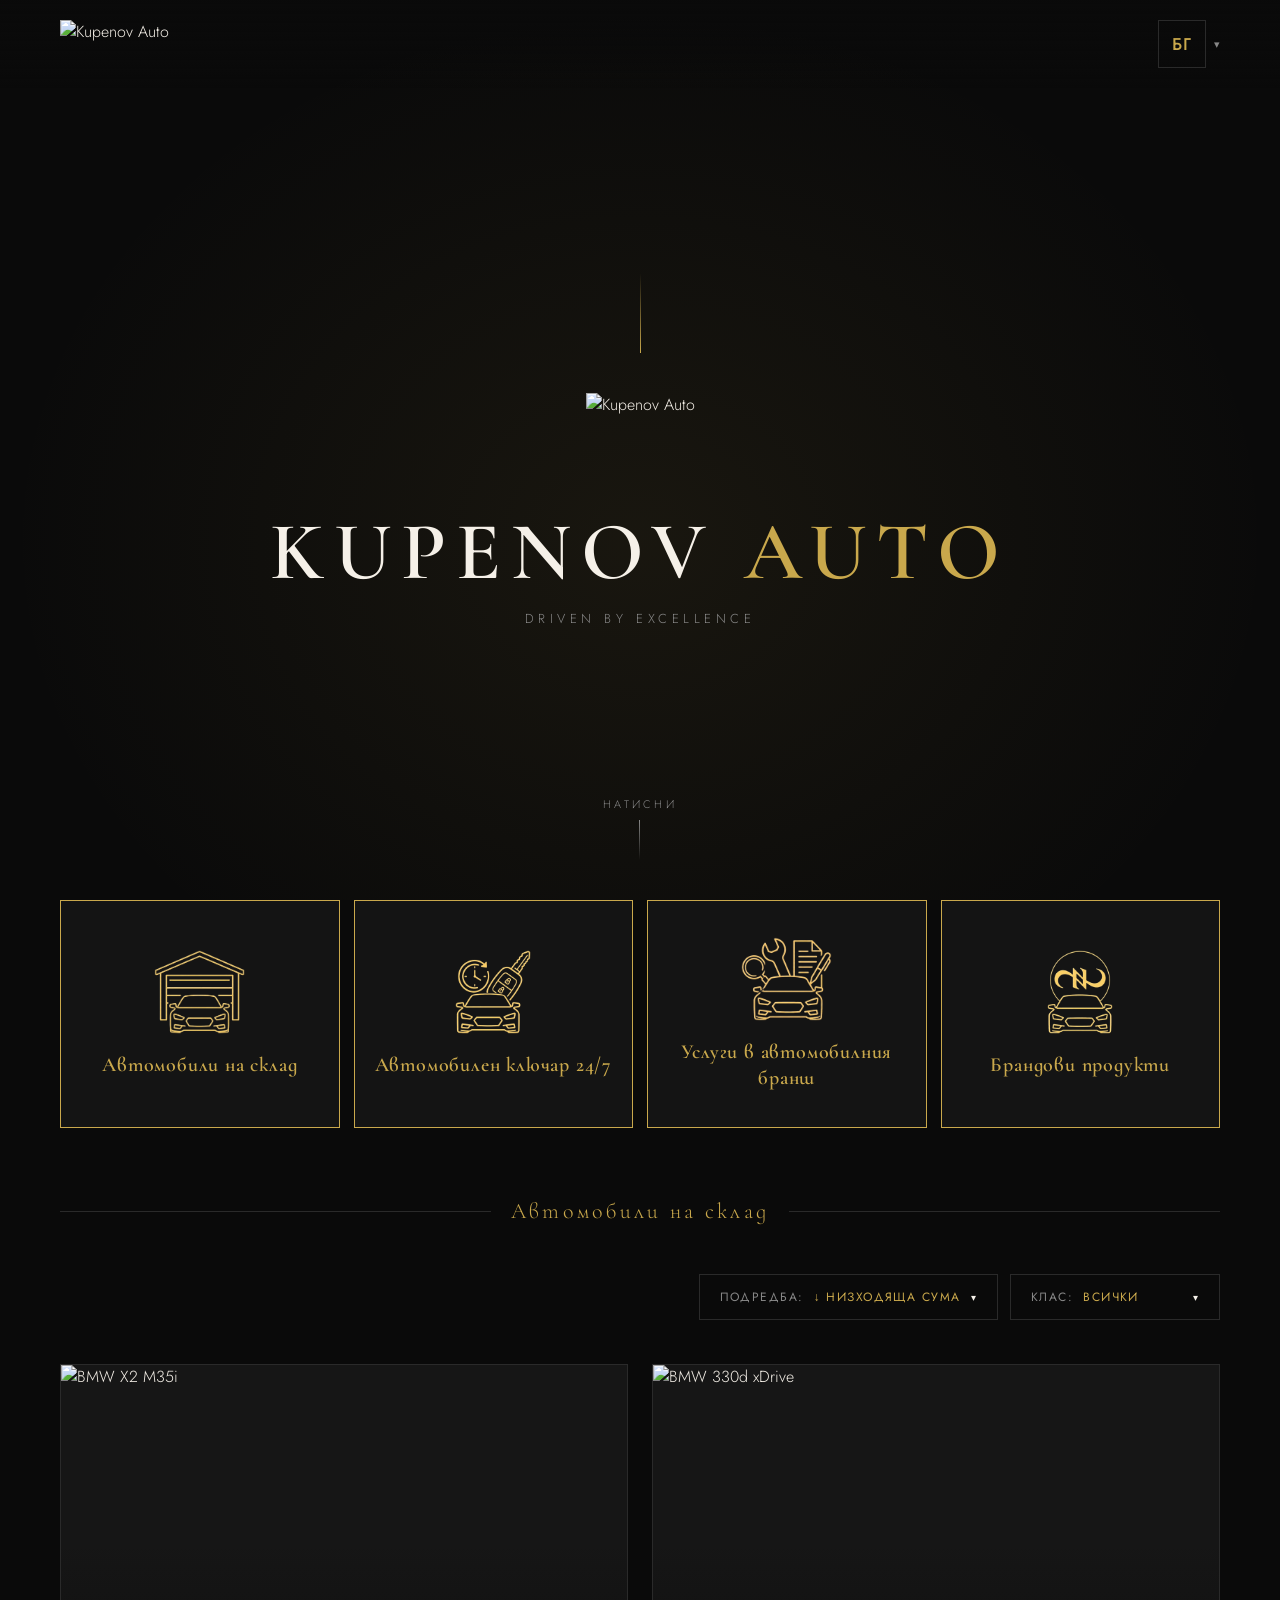
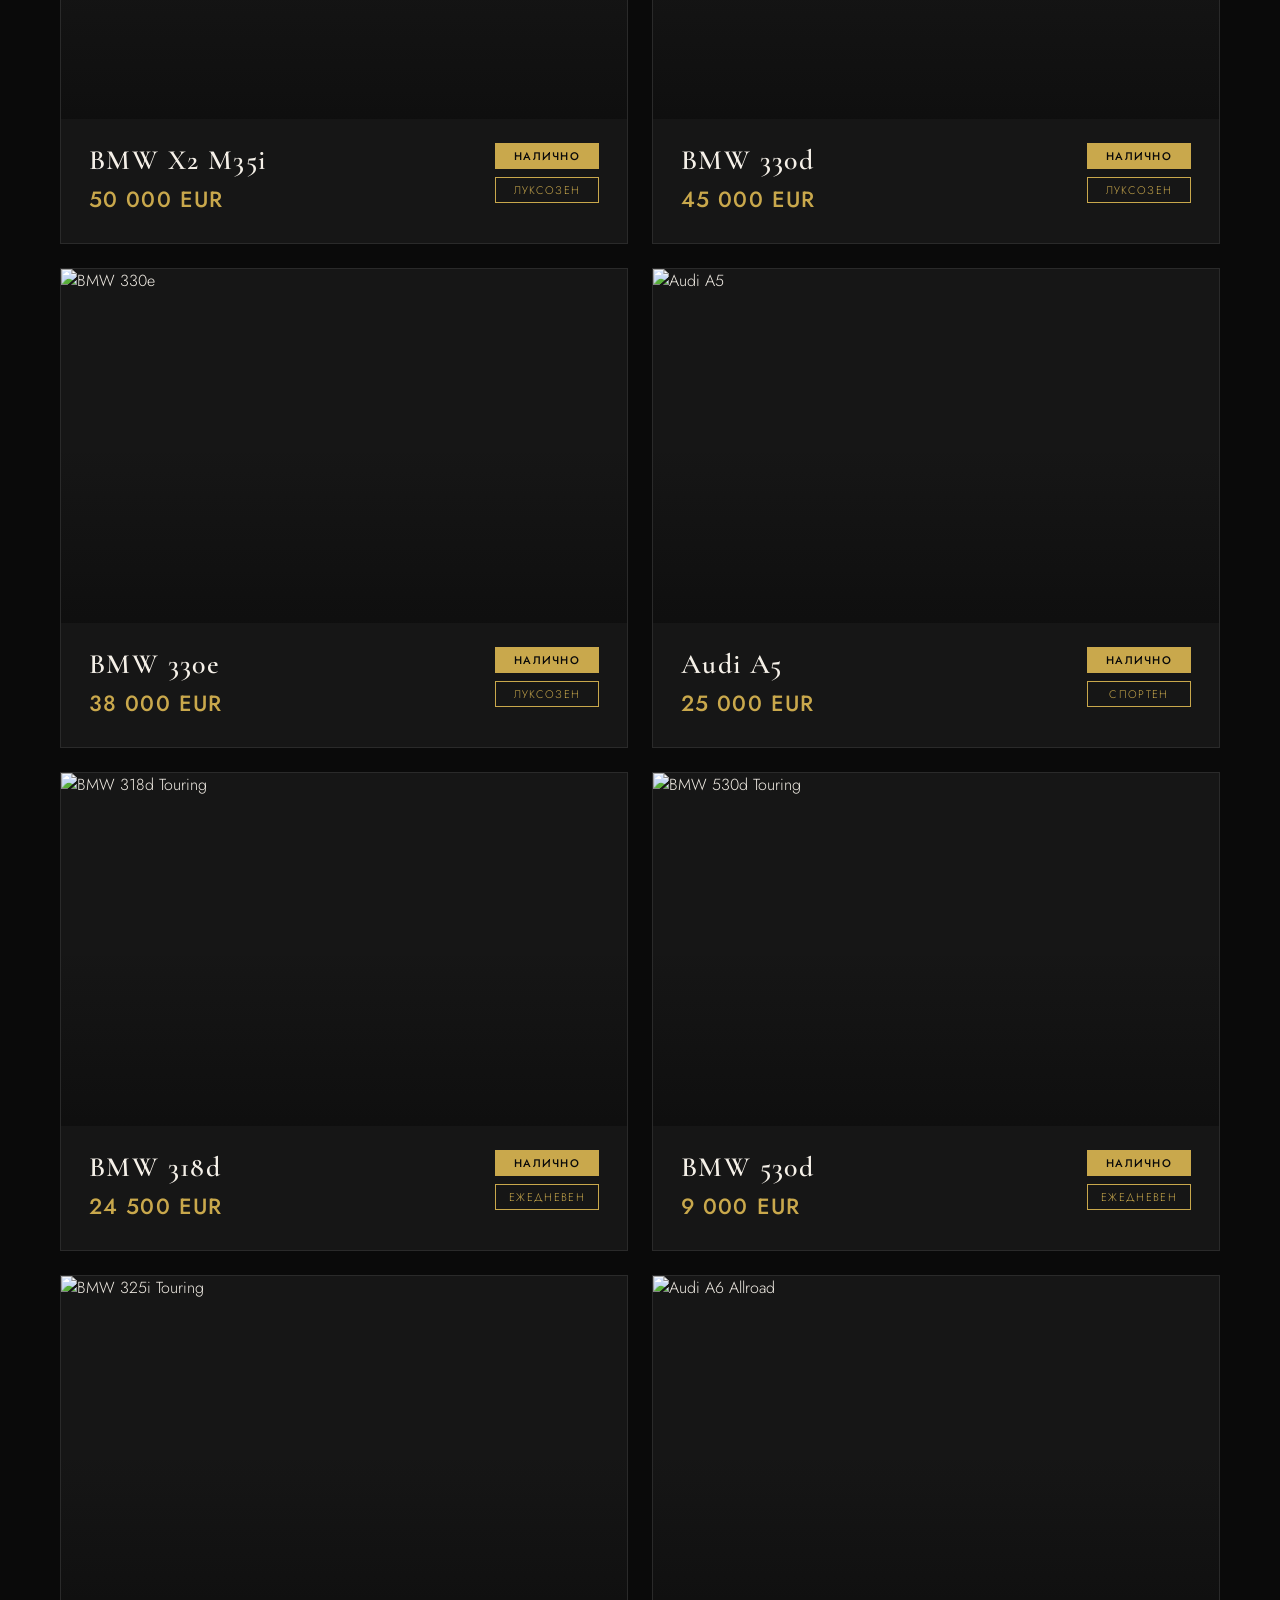
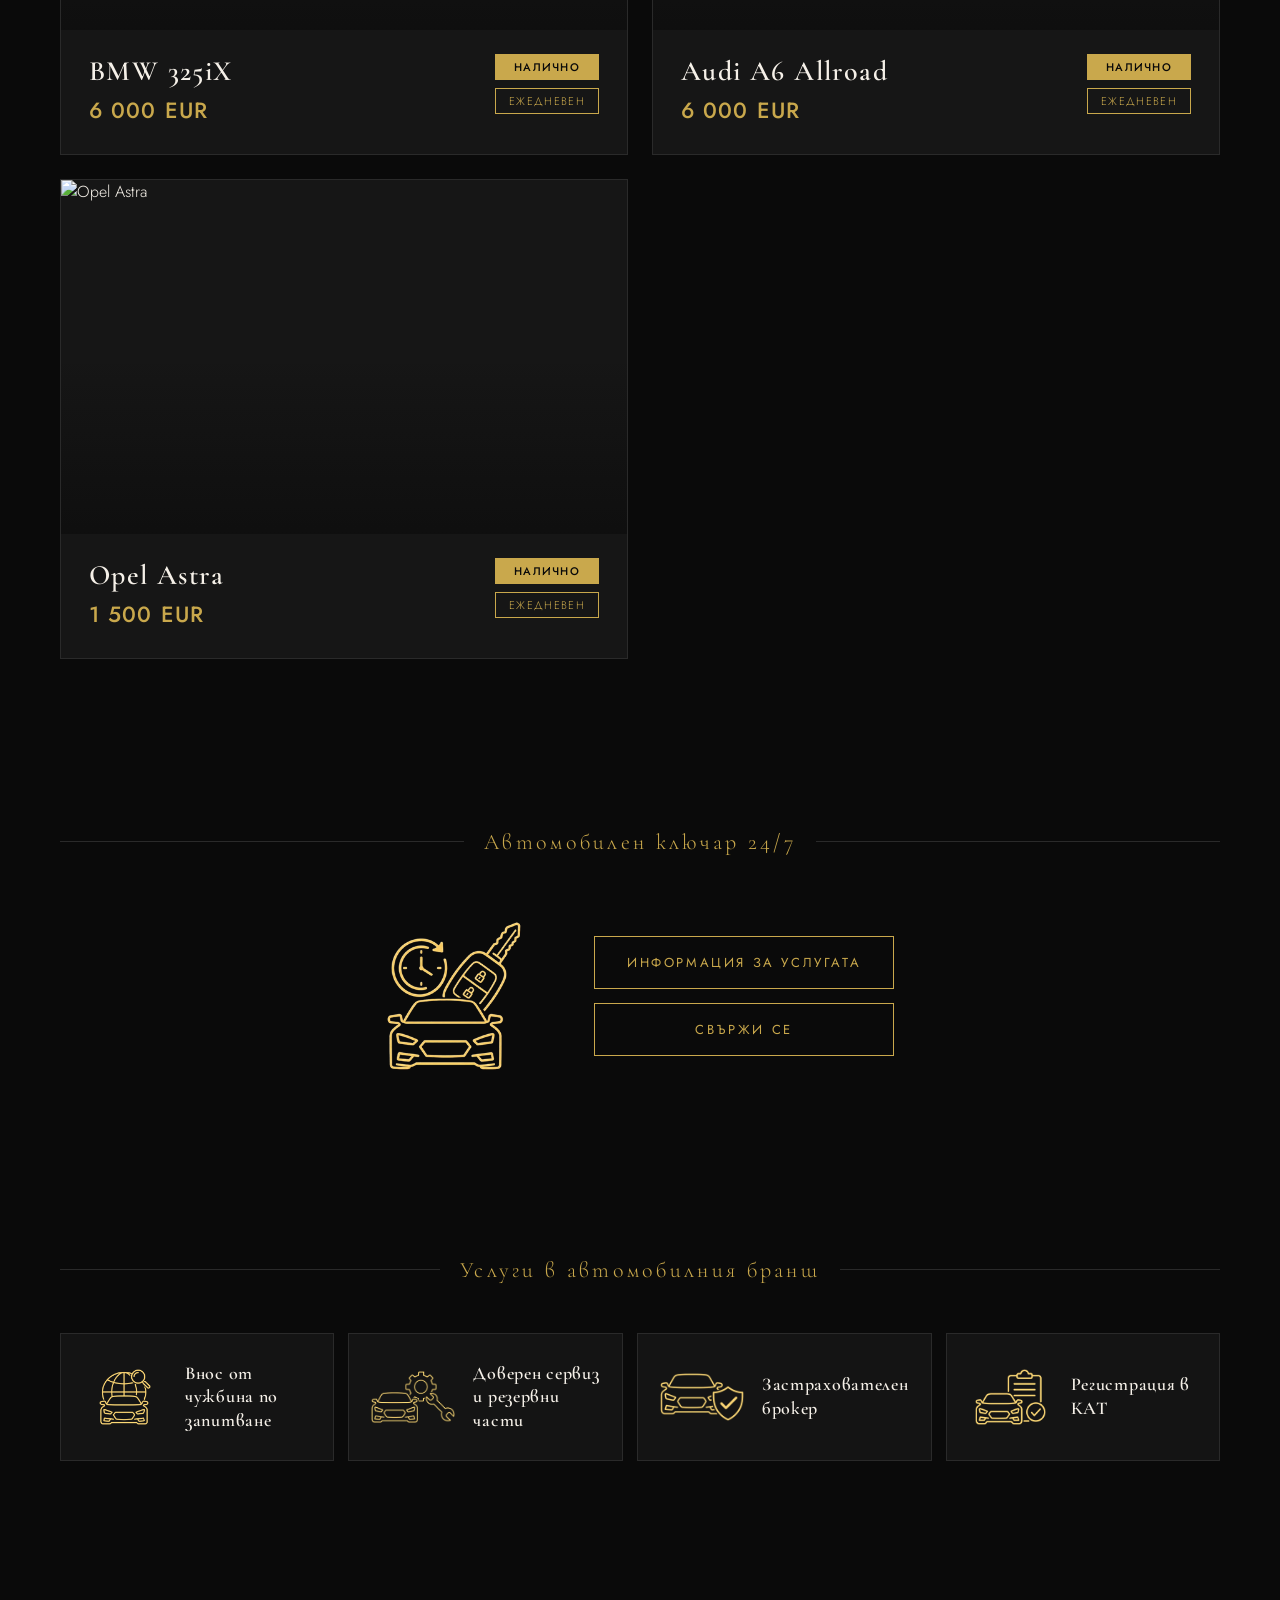
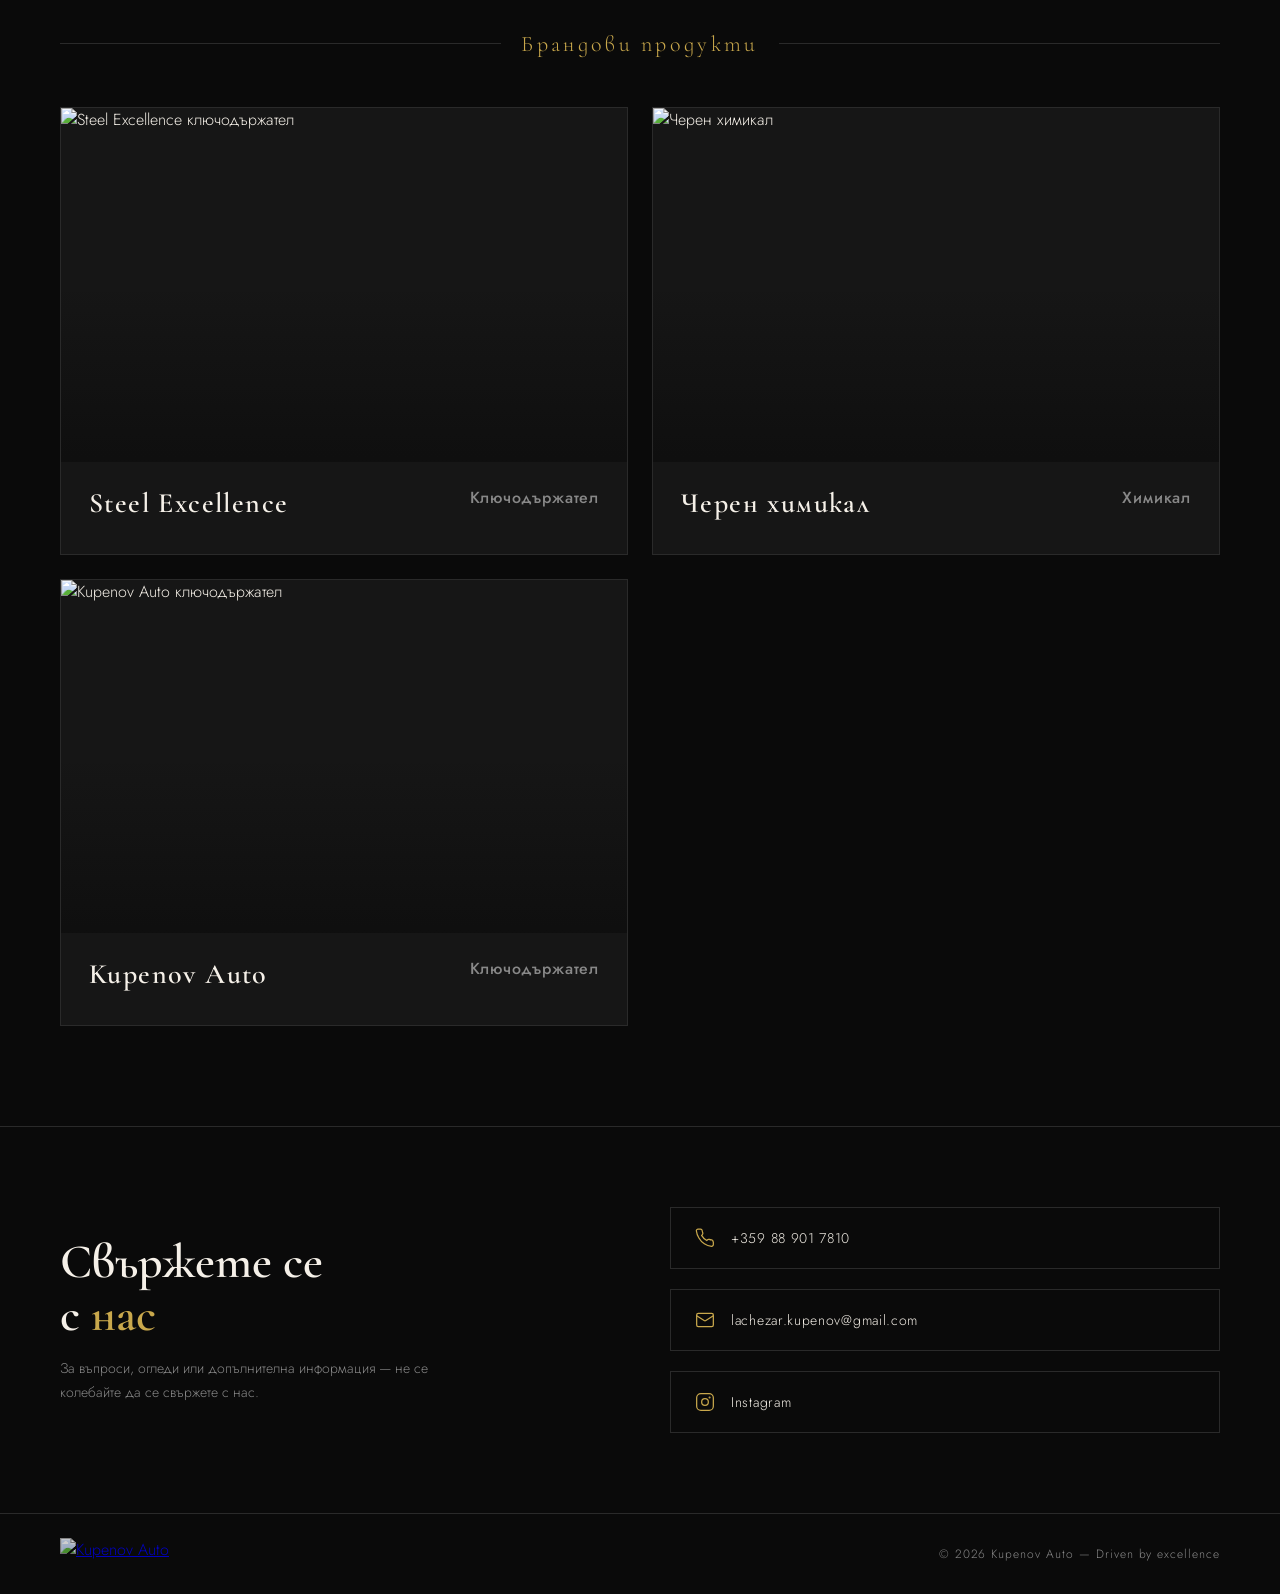
==== index.html @ 725de397 "Section nav buttons, locksmith section, new services, price updates - Home: four gold section button" ====
<!DOCTYPE html>
<html lang="bg">
<head>
  <meta charset="UTF-8">
  <meta name="viewport" content="width=device-width, initial-scale=1.0">
  <title>Kupenov Auto</title>
  <link rel="preconnect" href="https://fonts.googleapis.com">
  <link href="https://fonts.googleapis.com/css2?family=Cormorant+Garamond:wght@400;600;700&family=Jost:wght@300;400;500&display=swap" rel="stylesheet">
  <link rel="icon" type="image/png" href="images/logo.png">
  <link rel="stylesheet" href="style.css">
</head>
<body>

  <!-- NAV -->
  <nav id="navbar">
    <div class="nav-logo">
      <img src="images/logo.png" alt="Kupenov Auto">
    </div>
    <div class="lang-switch" id="langSwitch">
      <button class="lang-btn" id="langBtn" aria-haspopup="true" aria-expanded="false" aria-label="Език / Language">
        <span class="lang-code" id="langCurrentCode">БГ</span>
        <span class="lang-caret" aria-hidden="true">▾</span>
      </button>
      <div class="lang-menu" id="langMenu" role="menu">
        <button class="lang-option active" data-lang="bg" role="menuitemradio" aria-label="Български"><span class="lang-code">БГ</span></button>
        <button class="lang-option" data-lang="ru" role="menuitemradio" aria-label="Русский"><span class="lang-code">РУ</span></button>
        <button class="lang-option" data-lang="en" role="menuitemradio" aria-label="English"><span class="lang-code">EN</span></button>
      </div>
    </div>
  </nav>

  <!-- HERO -->
  <section class="hero">
    <div class="hero-line"></div>
    <img class="hero-logo" src="images/logo.png" alt="Kupenov Auto">
    <h1>KUPENOV <span>AUTO</span></h1>
    <p>Driven by excellence</p>
    <div class="hero-scroll" data-i18n>Натисни</div>
  </section>

  <!-- SECTION NAV -->
  <div class="section-nav" id="sections">
    <a class="section-nav-btn" href="#stock">
      <span class="section-nav-icon"><img src="images/nav/stock.png" alt=""></span>
      <span class="section-nav-title">Автомобили на склад</span>
    </a>
    <a class="section-nav-btn" href="#locksmith">
      <span class="section-nav-icon"><img src="images/nav/locksmith.png" alt=""></span>
      <span class="section-nav-title">Автомобилен ключар 24/7</span>
    </a>
    <a class="section-nav-btn" href="#services">
      <span class="section-nav-icon"><img src="images/nav/services.png" alt=""></span>
      <span class="section-nav-title">Услуги в автомобилния бранш</span>
    </a>
    <a class="section-nav-btn" href="#brand">
      <span class="section-nav-icon"><img src="images/nav/brand.png" alt=""></span>
      <span class="section-nav-title">Брандови продукти</span>
    </a>
  </div>

  <!-- DIVIDER -->
  <div class="divider" id="stock"><span>Автомобили на склад</span></div>

  <!-- FILTER -->
  <div class="car-filter">
    <div class="filter-dropdown" id="sortDropdown">
      <button class="filter-dropdown-btn" id="sortBtn" aria-haspopup="true" aria-expanded="false">
        <span class="filter-btn-pre">Подредба:</span>
        <span id="sortBtnLabel">↓ Низходяща сума</span>
        <span class="filter-caret" aria-hidden="true">▾</span>
      </button>
      <div class="filter-menu filter-menu--single" id="sortMenu" role="menu">
        <button class="filter-option" data-sort="asc" role="menuitemradio">↑ Възходяща сума</button>
        <button class="filter-option active" data-sort="desc" role="menuitemradio">↓ Низходяща сума</button>
        <button class="filter-option" data-sort="year-asc" role="menuitemradio">↑ Възходяща година</button>
        <button class="filter-option" data-sort="year-desc" role="menuitemradio">↓ Низходяща година</button>
      </div>
    </div>
    <div class="filter-dropdown" id="filterDropdown">
      <button class="filter-dropdown-btn" id="filterBtn" aria-haspopup="true" aria-expanded="false">
        <span class="filter-btn-pre">Клас:</span>
        <span id="filterBtnLabel">Всички</span>
        <span class="filter-caret" aria-hidden="true">▾</span>
      </button>
      <div class="filter-menu" id="filterMenu" role="menu">
        <button class="filter-option active" data-filter="all" role="menuitemcheckbox">Всички</button>
        <button class="filter-option active" data-filter="everyday" role="menuitemcheckbox">Ежедневен</button>
        <button class="filter-option active" data-filter="sport" role="menuitemcheckbox">Спортен</button>
        <button class="filter-option active" data-filter="luxury" role="menuitemcheckbox">Луксозен</button>
      </div>
    </div>
  </div>

  <!-- CARS -->
  <section class="cars-section">
    <div class="cars-grid">

      <div class="car-card" data-class="everyday" data-price="9000" data-year="200711" onclick="window.location.href='bmw-530d.html'" style="cursor:pointer;">
        <div class="car-img-wrap">
          <img src="images/bmw_530d/1.jpg" alt="BMW 530d Touring">
        </div>
        <div class="car-info">
          <div class="car-info-main">
            <h2>BMW 530d</h2>
            <div class="car-price">9 000 EUR</div>
          </div>
          <div class="car-tags">
            <span class="tag-available">Налично</span>
            <span class="tag-class">Ежедневен</span>
          </div>
        </div>
      </div>

      <div class="car-card" data-class="everyday" data-price="1500" data-year="200212" onclick="window.location.href='opel-astra.html'" style="cursor:pointer;">
        <div class="car-img-wrap">
          <img src="images/opel_astra/1.jpg" alt="Opel Astra">
        </div>
        <div class="car-info">
          <div class="car-info-main">
            <h2>Opel Astra</h2>
            <div class="car-price">1 500 EUR</div>
          </div>
          <div class="car-tags">
            <span class="tag-available">Налично</span>
            <span class="tag-class">Ежедневен</span>
          </div>
        </div>
      </div>


      <div class="car-card" data-class="luxury" data-price="45000" data-year="202508" onclick="window.location.href='bmw-330d.html'" style="cursor:pointer;">
        <div class="car-img-wrap">
          <img src="images/bmw_330d/1.jpg" alt="BMW 330d xDrive">
        </div>
        <div class="car-info">
          <div class="car-info-main">
            <h2>BMW 330d</h2>
            <div class="car-price">45 000 EUR</div>
          </div>
          <div class="car-tags">
            <span class="tag-available">Налично</span>
            <span class="tag-class">Луксозен</span>
          </div>
        </div>
      </div>

      <div class="car-card" data-class="luxury" data-price="50000" data-year="202407" onclick="window.location.href='bmw-x2-m35i.html'" style="cursor:pointer;">
        <div class="car-img-wrap">
          <img src="images/bmw_x2_m35i/1.jpg" alt="BMW X2 M35i">
        </div>
        <div class="car-info">
          <div class="car-info-main">
            <h2>BMW X2 M35i</h2>
            <div class="car-price">50 000 EUR</div>
          </div>
          <div class="car-tags">
            <span class="tag-available">Налично</span>
            <span class="tag-class">Луксозен</span>
          </div>
        </div>
      </div>

      <div class="car-card" data-class="luxury" data-price="38000" data-year="202207" onclick="window.location.href='bmw-330e.html'" style="cursor:pointer;">
        <div class="car-img-wrap">
          <img src="images/bmw_330e/1.jpg" alt="BMW 330e">
        </div>
        <div class="car-info">
          <div class="car-info-main">
            <h2>BMW 330e</h2>
            <div class="car-price">38 000 EUR</div>
          </div>
          <div class="car-tags">
            <span class="tag-available">Налично</span>
            <span class="tag-class">Луксозен</span>
          </div>
        </div>
      </div>

      <div class="car-card" data-class="everyday" data-price="24500" data-year="202402" onclick="window.location.href='bmw-318d.html'" style="cursor:pointer;">
        <div class="car-img-wrap">
          <img src="images/bmw_318d/1.jpg" alt="BMW 318d Touring">
        </div>
        <div class="car-info">
          <div class="car-info-main">
            <h2>BMW 318d</h2>
            <div class="car-price">24 500 EUR</div>
          </div>
          <div class="car-tags">
            <span class="tag-available">Налично</span>
            <span class="tag-class">Ежедневен</span>
          </div>
        </div>
      </div>


      <div class="car-card" data-class="everyday" data-price="6000" data-year="200901" onclick="window.location.href='bmw-325ix.html'" style="cursor:pointer;">
        <div class="car-img-wrap">
          <img src="images/bmw_e91/1.jpg" alt="BMW 325i Touring">
        </div>
        <div class="car-info">
          <div class="car-info-main">
            <h2>BMW 325iX</h2>
            <div class="car-price">6 000 EUR</div>
          </div>
          <div class="car-tags">
            <span class="tag-available">Налично</span>
            <span class="tag-class">Ежедневен</span>
          </div>
        </div>
      </div>

      <div class="car-card" data-class="sport" data-price="25000" data-year="201801" onclick="window.location.href='audi-a5.html'" style="cursor:pointer;">
        <div class="car-img-wrap">
          <img src="images/audi_a5/1.jpg" alt="Audi A5">
        </div>
        <div class="car-info">
          <div class="car-info-main">
            <h2>Audi A5</h2>
            <div class="car-price">25 000 EUR</div>
          </div>
          <div class="car-tags">
            <span class="tag-available">Налично</span>
            <span class="tag-class">Спортен</span>
          </div>
        </div>
      </div>

      <div class="car-card" data-class="everyday" data-price="6000" data-year="200602" onclick="window.location.href='audi-a6.html'" style="cursor:pointer;">
        <div class="car-img-wrap">
          <img src="images/audi_a6/1.jpg" alt="Audi A6 Allroad">
        </div>
        <div class="car-info">
          <div class="car-info-main">
            <h2>Audi A6 Allroad</h2>
            <div class="car-price">6 000 EUR</div>
          </div>
          <div class="car-tags">
            <span class="tag-available">Налично</span>
            <span class="tag-class">Ежедневен</span>
          </div>
        </div>
      </div>

    </div>
  </section>

  <!-- LOCKSMITH -->
  <div class="divider" id="locksmith"><span>Автомобилен ключар 24/7</span></div>
  <section class="locksmith-section">
    <div class="locksmith-card">
      <div class="locksmith-icon"><img src="images/nav/locksmith.png" alt=""></div>
      <div class="locksmith-actions">
        <button class="contact-cta" onclick="openService(4)">Информация за услугата</button>
        <button class="contact-cta" onclick="openContactModal()">Свържи се</button>
      </div>
    </div>
  </section>

  <!-- SERVICES -->
  <div class="divider" id="services"><span>Услуги в автомобилния бранш</span></div>
  <section class="services-section">
    <div class="services-grid">

      <button class="service-btn" onclick="openService(0)">
        <span class="service-icon"><img src="images/services/import.png" alt=""></span>
        <span class="service-title">Внос от чужбина по запитване</span>
      </button>

      <button class="service-btn" onclick="openService(1)">
        <span class="service-icon"><img src="images/services/service.png" alt=""></span>
        <span class="service-title">Доверен сервиз и резервни части</span>
      </button>

      <button class="service-btn" onclick="openService(2)">
        <span class="service-icon"><img src="images/services/insurance.png" alt=""></span>
        <span class="service-title">Застрахователен брокер</span>
      </button>

      <button class="service-btn" onclick="openService(3)">
        <span class="service-icon"><img src="images/services/kat.png" alt=""></span>
        <span class="service-title">Регистрация в КАТ</span>
      </button>

    </div>
  </section>

  <!-- SERVICE MODAL -->
  <div class="service-modal-overlay" id="serviceModal" onclick="if(event.target===this)closeService()">
    <div class="service-modal">
      <span class="service-modal-close" onclick="closeService()">✕</span>
      <div class="service-modal-icon" id="serviceModalIcon"></div>
      <h3 class="service-modal-title" id="serviceModalTitle"></h3>
      <div class="service-modal-rule"></div>
      <p class="service-modal-text" id="serviceModalText"></p>
    </div>
  </div>

  <!-- CONTACT MODAL -->
  <div class="service-modal-overlay" id="contactModal" onclick="if(event.target===this)closeContactModal()">
    <div class="service-modal">
      <span class="service-modal-close" onclick="closeContactModal()">✕</span>
      <h3 class="service-modal-title">Свържете се</h3>
      <div class="service-modal-rule"></div>
      <p class="service-modal-text" style="margin-bottom:26px;">За оглед, въпроси или допълнителна информация — свържете се с нас.</p>
      <div style="display:flex; flex-direction:column; gap:12px;">
        <a href="tel:+359889017810" class="contact-row" style="text-decoration:none; display:flex; align-items:center; gap:14px; padding:16px 20px; border:1px solid var(--border); transition:border-color 0.2s; cursor:pointer;" onmouseover="this.style.borderColor='var(--gold)'" onmouseout="this.style.borderColor='var(--border)'">
          <svg width="20" height="20" viewBox="0 0 24 24" fill="none" stroke="var(--gold)" stroke-width="1.5" stroke-linecap="round" stroke-linejoin="round"><path d="M22 16.92v3a2 2 0 0 1-2.18 2 19.79 19.79 0 0 1-8.63-3.07A19.5 19.5 0 0 1 4.69 12a19.79 19.79 0 0 1-3.07-8.67A2 2 0 0 1 3.6 1.27h3a2 2 0 0 1 2 1.72c.127.96.361 1.903.7 2.81a2 2 0 0 1-.45 2.11L7.91 8.91a16 16 0 0 0 6.18 6.18l.95-.95a2 2 0 0 1 2.11-.45c.907.339 1.85.573 2.81.7a2 2 0 0 1 1.72 2.03z"/></svg>
          <span style="color:var(--white); font-size:15px; letter-spacing:0.04em;">+359 88 901 7810</span>
        </a>
        <div class="contact-row" onclick="copyMail(this)" style="display:flex; align-items:center; gap:14px; padding:16px 20px; border:1px solid var(--border); transition:border-color 0.2s; cursor:pointer;" onmouseover="this.style.borderColor='var(--gold)'" onmouseout="this.style.borderColor='var(--border)'">
          <svg width="20" height="20" viewBox="0 0 24 24" fill="none" stroke="var(--gold)" stroke-width="1.5" stroke-linecap="round" stroke-linejoin="round"><rect x="2" y="4" width="20" height="16" rx="2"/><path d="m22 7-8.97 5.7a1.94 1.94 0 0 1-2.06 0L2 7"/></svg>
          <span style="color:var(--white); font-size:15px; letter-spacing:0.04em;">lachezar.kupenov@gmail.com</span>
        </div>
        <a href="https://www.instagram.com/kupenov.v?utm_source=ig_web_button_share_sheet&igsh=ZDNlZDc0MzIxNw==" target="_blank" class="contact-row" style="text-decoration:none; display:flex; align-items:center; gap:14px; padding:16px 20px; border:1px solid var(--border); transition:border-color 0.2s; cursor:pointer;" onmouseover="this.style.borderColor='var(--gold)'" onmouseout="this.style.borderColor='var(--border)'">
          <svg width="20" height="20" viewBox="0 0 24 24" fill="none" stroke="var(--gold)" stroke-width="1.5" stroke-linecap="round" stroke-linejoin="round"><rect x="2" y="2" width="20" height="20" rx="5"/><circle cx="12" cy="12" r="4"/><circle cx="17.5" cy="6.5" r="0.5" fill="var(--gold)"/></svg>
          <span style="color:var(--white); font-size:15px; letter-spacing:0.04em;">Instagram</span>
        </a>
      </div>
    </div>
  </div>

  <!-- MERCH -->
  <div class="divider" id="brand"><span>Брандови продукти</span></div>
  <section class="cars-section">
    <div class="cars-grid">
      <div class="car-card" onclick="window.location.href='merch.html'" style="cursor:pointer;">
        <div class="car-img-wrap">
          <img src="images/merch/1.jpg" alt="Steel Excellence ключодържател">
        </div>
        <div class="car-info">
          <h2>Steel Excellence</h2>
          <div class="car-price" style="font-size:16px;color:var(--grey);" data-i18n>Ключодържател</div>
        </div>
      </div>

      <div class="car-card" onclick="window.location.href='merch-pen.html'" style="cursor:pointer;">
        <div class="car-img-wrap">
          <img src="images/merch_pen/1.jpg" alt="Черен химикал">
        </div>
        <div class="car-info">
          <h2 data-i18n>Черен химикал</h2>
          <div class="car-price" style="font-size:16px;color:var(--grey);" data-i18n>Химикал</div>
        </div>
      </div>

      <div class="car-card" onclick="window.location.href='merch-key2.html'" style="cursor:pointer;">
        <div class="car-img-wrap">
          <img src="images/merch_key2/1.jpg" alt="Kupenov Auto ключодържател">
        </div>
        <div class="car-info">
          <h2>Kupenov Auto</h2>
          <div class="car-price" style="font-size:16px;color:var(--grey);" data-i18n>Ключодържател</div>
        </div>
      </div>
    </div>
  </section>

  <!-- CONTACT -->
  <section class="contact-section" id="contact">
    <div class="contact-left">
      <h2 data-i18n-html="contact-title">Свържете се<br>с <span>нас</span></h2>
      <p data-i18n-html="contact-sub">За въпроси, огледи или допълнителна информация — не се колебайте да се свържете с нас.</p>
    </div>
    <div class="contact-right">
      <a href="tel:+359889017810" class="contact-item" style="text-decoration:none; display:flex; align-items:center; gap:16px; padding:20px 24px; border:1px solid var(--border); transition:border-color 0.2s; cursor:pointer;">
        <svg width="20" height="20" viewBox="0 0 24 24" fill="none" stroke="var(--gold)" stroke-width="1.5" stroke-linecap="round" stroke-linejoin="round"><path d="M22 16.92v3a2 2 0 0 1-2.18 2 19.79 19.79 0 0 1-8.63-3.07A19.5 19.5 0 0 1 4.69 12a19.79 19.79 0 0 1-3.07-8.67A2 2 0 0 1 3.6 1.27h3a2 2 0 0 1 2 1.72c.127.96.361 1.903.7 2.81a2 2 0 0 1-.45 2.11L7.91 8.91a16 16 0 0 0 6.18 6.18l.95-.95a2 2 0 0 1 2.11-.45c.907.339 1.85.573 2.81.7a2 2 0 0 1 1.72 2.03z"/></svg>
        <span style="color:var(--white); font-size:14px; letter-spacing:0.05em;">+359 88 901 7810</span>
      </a>
      <div class="contact-item" onclick="copyMail(this)" style="display:flex; align-items:center; gap:16px; padding:20px 24px; border:1px solid var(--border); transition:border-color 0.2s; cursor:pointer;">
        <svg width="20" height="20" viewBox="0 0 24 24" fill="none" stroke="var(--gold)" stroke-width="1.5" stroke-linecap="round" stroke-linejoin="round"><rect x="2" y="4" width="20" height="16" rx="2"/><path d="m22 7-8.97 5.7a1.94 1.94 0 0 1-2.06 0L2 7"/></svg>
        <span style="color:var(--white); font-size:14px; letter-spacing:0.05em;">lachezar.kupenov@gmail.com</span>
      </div>
      <a href="https://www.instagram.com/kupenov.v?utm_source=ig_web_button_share_sheet&igsh=ZDNlZDc0MzIxNw==" target="_blank" class="contact-item" style="text-decoration:none; display:flex; align-items:center; gap:16px; padding:20px 24px; border:1px solid var(--border); transition:border-color 0.2s; cursor:pointer;">
        <svg width="20" height="20" viewBox="0 0 24 24" fill="none" stroke="var(--gold)" stroke-width="1.5" stroke-linecap="round" stroke-linejoin="round"><rect x="2" y="2" width="20" height="20" rx="5"/><circle cx="12" cy="12" r="4"/><circle cx="17.5" cy="6.5" r="0.5" fill="var(--gold)"/></svg>
        <span style="color:var(--white); font-size:14px; letter-spacing:0.05em;">Instagram</span>
      </a>
    </div>
    </div>
  </section>

  <!-- FOOTER -->
  <footer>
    <a href="index.html"><img src="images/logo.png" alt="Kupenov Auto"></a>
    <p>© 2026 Kupenov Auto — Driven by excellence</p>
  </footer>

  <script src="script.js"></script>
  <script src="i18n.js"></script>
  <script>
    (function () {
      const grid = document.querySelector('.cars-grid');
      const cards = Array.from(document.querySelectorAll('.car-card[data-class]'));

      const dropdowns = Array.from(document.querySelectorAll('.filter-dropdown'));
      function closeAll() {
        dropdowns.forEach(d => {
          d.classList.remove('open');
          d.querySelector('.filter-dropdown-btn').setAttribute('aria-expanded', 'false');
        });
      }
      dropdowns.forEach(dd => {
        const btn = dd.querySelector('.filter-dropdown-btn');
        btn.addEventListener('click', e => {
          e.stopPropagation();
          const wasOpen = dd.classList.contains('open');
          closeAll();
          if (!wasOpen) { dd.classList.add('open'); btn.setAttribute('aria-expanded', 'true'); }
        });
      });
      document.addEventListener('click', closeAll);

      /* class filter — multi-select */
      const classOptions = Array.from(document.querySelectorAll('#filterMenu .filter-option'));
      const classLabel = document.getElementById('filterBtnLabel');
      const classFilters = ['everyday', 'sport', 'luxury'];
      const names = { everyday: 'Ежедневен', sport: 'Спортен', luxury: 'Луксозен' };
      const optByFilter = f => document.querySelector(`#filterMenu .filter-option[data-filter="${f}"]`);

      function applyFilter() {
        const active = classOptions.filter(o => o.classList.contains('active')).map(o => o.dataset.filter);
        const showAll = active.includes('all') || active.length === 0;
        cards.forEach(card => card.classList.toggle('hidden', !(showAll || active.includes(card.dataset.class))));
        const T = window.KA ? window.KA.tr : (s => s);
        classLabel.textContent = showAll
          ? T('Всички')
          : classFilters.filter(f => optByFilter(f).classList.contains('active')).map(f => T(names[f])).join(', ');
      }

      classOptions.forEach(opt => {
        opt.addEventListener('click', e => {
          e.stopPropagation();
          if (opt.dataset.filter === 'all') {
            classOptions.forEach(o => o.classList.add('active'));
          } else if (optByFilter('all').classList.contains('active')) {
            classOptions.forEach(o => o.classList.remove('active'));
            opt.classList.add('active');
          } else {
            opt.classList.toggle('active');
            if (!classFilters.some(f => optByFilter(f).classList.contains('active'))) {
              classOptions.forEach(o => o.classList.add('active'));
            } else {
              optByFilter('all').classList.toggle('active', classFilters.every(f => optByFilter(f).classList.contains('active')));
            }
          }
          applyFilter();
        });
      });

      /* sort — single-select */
      const sortDD = document.getElementById('sortDropdown');
      const sortBtn = document.getElementById('sortBtn');
      const sortOptions = Array.from(document.querySelectorAll('#sortMenu .filter-option'));
      const sortLabel = document.getElementById('sortBtnLabel');

      function applySort(mode) {
        const sorted = [...cards];
        if (mode === 'desc') sorted.sort((a, b) => b.dataset.price - a.dataset.price);
        else if (mode === 'asc') sorted.sort((a, b) => a.dataset.price - b.dataset.price);
        else if (mode === 'year-desc') sorted.sort((a, b) => b.dataset.year - a.dataset.year);
        else if (mode === 'year-asc') sorted.sort((a, b) => a.dataset.year - b.dataset.year);
        sorted.forEach(c => grid.appendChild(c));
      }

      sortOptions.forEach(opt => {
        opt.addEventListener('click', e => {
          e.stopPropagation();
          sortOptions.forEach(o => o.classList.remove('active'));
          opt.classList.add('active');
          sortLabel.textContent = opt.textContent;
          applySort(opt.dataset.sort);
          sortDD.classList.remove('open');
          sortBtn.setAttribute('aria-expanded', 'false');
        });
      });

      document.addEventListener('ka:lang', () => {
        applyFilter();
        const act = document.querySelector('#sortMenu .filter-option.active');
        if (act) sortLabel.textContent = act.textContent;
      });

      applySort('desc');
      applyFilter();
    })();
  </script>
    <script>
    function openService(i) {
      const svc = (window.KA && window.KA.services) ? window.KA.services[i] : null;
      if (!svc) return;
      const lang = window.KA_LANG || 'bg';
      const icons = ['services/import', 'services/service', 'services/insurance', 'services/kat', 'nav/locksmith'];
      document.getElementById('serviceModalIcon').innerHTML = '<img src="images/' + icons[i] + '.png" alt="">';
      document.getElementById('serviceModalTitle').textContent = svc.title[lang] || svc.title.bg;
      document.getElementById('serviceModalText').textContent = svc.text[lang] || svc.text.bg;
      document.getElementById('serviceModal').classList.add('open');
      document.body.style.overflow = 'hidden';
    }
    function closeService() {
      document.getElementById('serviceModal').classList.remove('open');
      document.body.style.overflow = '';
    }
    document.addEventListener('keydown', e => { if (e.key === 'Escape') { closeService(); closeContactModal(); } });
    function openContactModal() { document.getElementById('contactModal').classList.add('open'); document.body.style.overflow = 'hidden'; }
    function closeContactModal() { document.getElementById('contactModal').classList.remove('open'); document.body.style.overflow = ''; }
    // Fast animated scrolling inside the home page (nav logo, hero, section buttons)
    (function () {
      let raf = 0;
      function stop() { cancelAnimationFrame(raf); }
      function smoothTo(y) {
        stop();
        const start = window.scrollY;
        const max = document.documentElement.scrollHeight - window.innerHeight;
        const dist = Math.max(0, Math.min(y, max)) - start;
        if (!dist) return;
        const dur = Math.min(750, 350 + Math.abs(dist) / 8);
        const t0 = performance.now();
        (function step(t) {
          const p = Math.min(1, (t - t0) / dur);
          const e = p < 0.5 ? 4 * p * p * p : 1 - Math.pow(-2 * p + 2, 3) / 2;
          window.scrollTo({ top: start + dist * e, behavior: 'instant' });
          if (p < 1) raf = requestAnimationFrame(step);
        })(t0);
      }
      function toEl(el) { smoothTo(el.getBoundingClientRect().top + window.scrollY - 110); }
      ['wheel', 'touchstart', 'keydown'].forEach(ev => window.addEventListener(ev, stop, { passive: true }));
      document.querySelectorAll('a[href^="#"]').forEach(a => a.addEventListener('click', e => {
        const el = document.getElementById(a.getAttribute('href').slice(1));
        if (!el) return;
        e.preventDefault();
        toEl(el);
      }));
      document.querySelector('.nav-logo').addEventListener('click', () => smoothTo(0));
      document.querySelector('.hero').addEventListener('click', () => toEl(document.getElementById('sections')));
    })();
    function copyMail(el) {
      navigator.clipboard.writeText('lachezar.kupenov@gmail.com').then(() => {
        const span = el.querySelector('span:last-child');
        const orig = span.textContent;
        span.textContent = '✓ Копирано!';
        el.style.borderColor = 'var(--gold)';
        setTimeout(() => { span.textContent = orig; el.style.borderColor = ''; }, 2000);
      });
    }
  </script>
</body>
</html>
---- style.css ----
:root {
  --black: #0a0a0a;
  --dark: #111111;
  --card: #161616;
  --border: #2a2a2a;
  --gold: #c9a84c;
  --gold-light: #e2c97e;
  --white: #f5f0e8;
  --grey: #888;
}

* { margin: 0; padding: 0; box-sizing: border-box; }
html { scroll-behavior: smooth; }
body {
  background: var(--black);
  color: var(--white);
  font-family: 'Jost', sans-serif;
  font-weight: 300;
}

/* ── NAV ── */
nav {
  position: fixed;
  top: 0; left: 0; right: 0;
  z-index: 100;
  display: flex;
  align-items: center;
  justify-content: space-between;
  padding: 20px 60px;
  background: linear-gradient(to bottom, rgba(10,10,10,0.95), transparent);
  transition: background 0.3s;
}
nav.scrolled {
  background: rgba(10,10,10,0.97);
  border-bottom: 1px solid var(--border);
}
.nav-logo { cursor: pointer; }
.nav-logo img { height: 48px; object-fit: contain; display: block; }
.nav-contact {
  display: flex;
  flex-direction: column;
  align-items: flex-end;
  gap: 2px;
}
.nav-contact a {
  color: var(--white);
  text-decoration: none;
  font-size: 13px;
  letter-spacing: 0.05em;
  opacity: 0.8;
  transition: opacity 0.2s, color 0.2s;
}
.nav-contact a:hover { opacity: 1; color: var(--gold); }

/* ── LANGUAGE SWITCH ── */
.lang-switch { position: relative; }
.lang-btn {
  display: inline-flex;
  align-items: center;
  gap: 8px;
  background: none;
  border: none;
  padding: 0;
  cursor: pointer;
}
.lang-code {
  display: flex;
  align-items: center;
  justify-content: center;
  width: 48px;
  height: 48px;
  font-family: 'Jost', sans-serif;
  font-size: 17px;
  font-weight: 500;
  letter-spacing: 0.06em;
  color: var(--gold);
  border: 1px solid var(--border);
  transition: border-color 0.2s, opacity 0.2s;
  flex-shrink: 0;
}
.lang-btn:hover .lang-code,
.lang-switch.open .lang-code { border-color: var(--gold); }
.lang-caret {
  color: var(--grey);
  font-size: 11px;
  transition: transform 0.25s, color 0.2s;
}
.lang-btn:hover .lang-caret,
.lang-switch.open .lang-caret { color: var(--gold); }
.lang-switch.open .lang-caret { transform: rotate(180deg); }
.lang-menu {
  position: absolute;
  top: calc(100% + 12px);
  right: 0;
  background: #141414;
  border: 1px solid var(--gold);
  display: none;
  flex-direction: column;
  align-items: center;
  gap: 10px;
  padding: 12px;
  z-index: 120;
  animation: modalIn 0.2s ease;
}
.lang-switch.open .lang-menu { display: flex; }
.lang-option { background: none; border: none; padding: 0; cursor: pointer; line-height: 0; }
.lang-option .lang-code { opacity: 0.55; }
.lang-option:hover .lang-code,
.lang-option.active .lang-code { opacity: 1; border-color: var(--gold); }

/* ── HERO ── */
.hero {
  height: 100vh;
  display: flex;
  flex-direction: column;
  align-items: center;
  justify-content: center;
  text-align: center;
  position: relative;
  overflow: hidden;
  cursor: pointer;
}
.hero::before {
  content: '';
  position: absolute;
  inset: 0;
  background: radial-gradient(ellipse at 50% 60%, rgba(201,168,76,0.08) 0%, transparent 70%);
}
.hero-line {
  width: 1px;
  height: 80px;
  background: linear-gradient(to bottom, transparent, var(--gold));
  margin: 0 auto 40px;
  animation: fadeDown 1.2s ease forwards;
}
.hero img.hero-logo {
  height: 90px;
  object-fit: contain;
  margin-bottom: 28px;
  animation: fadeUp 1s ease 0.2s both;
}
.hero h1 {
  font-family: 'Cormorant Garamond', serif;
  font-size: clamp(42px, 7vw, 82px);
  font-weight: 600;
  letter-spacing: 0.12em;
  line-height: 1;
  animation: fadeUp 1s ease 0.4s both;
}
.hero h1 span { color: var(--gold); }
.hero p {
  margin-top: 16px;
  font-size: 13px;
  letter-spacing: 0.35em;
  text-transform: uppercase;
  color: var(--grey);
  animation: fadeUp 1s ease 0.6s both;
}
.hero-scroll {
  position: absolute;
  bottom: 40px;
  left: 0;
  right: 0;
  margin: 0 auto;
  width: max-content;
  transform: none;
  display: flex;
  flex-direction: column;
  align-items: center;
  text-align: center;
  gap: 8px;
  color: var(--grey);
  font-size: 11px;
  letter-spacing: 0.3em;
  text-transform: uppercase;
  animation: fadeUp 1s ease 1s both;
}
.hero-scroll::after {
  content: '';
  display: block;
  width: 1px;
  height: 40px;
  background: linear-gradient(to bottom, var(--grey), transparent);
  animation: scrollLine 1.5s ease-in-out infinite;
}

/* ── SECTION NAV ── */
.section-nav {
  display: grid;
  grid-template-columns: repeat(4, 1fr);
  gap: 14px;
  padding: 0 60px;
  scroll-margin-top: 110px;
}
.section-nav-btn {
  position: relative;
  overflow: hidden;
  display: flex;
  flex-direction: column;
  align-items: center;
  justify-content: center;
  gap: 18px;
  padding: 36px 18px;
  background: #141414;
  border: 1px solid var(--gold);
  color: var(--gold);
  text-decoration: none;
  text-align: center;
  transition: transform 0.25s, background 0.25s, box-shadow 0.3s;
}
.section-nav-btn::before {
  content: '';
  position: absolute;
  inset: 0;
  background: radial-gradient(circle at 0 0, rgba(201,168,76,0.2) 0%, transparent 55%);
  opacity: 0;
  transition: opacity 0.3s;
  pointer-events: none;
}
/* hover only where a real pointer exists, so it does not stick after a tap on phones */
@media (hover: hover) {
  .section-nav-btn:hover {
    transform: translateY(-4px);
    background: #181818;
    box-shadow: -8px -8px 24px -12px rgba(201,168,76,0.12);
  }
  .section-nav-btn:hover::before { opacity: 1; }
}
.section-nav-btn { -webkit-tap-highlight-color: transparent; }
.section-nav-icon { position: relative; }
.section-nav-icon img { height: 84px; width: auto; max-width: 100%; display: block; }
.section-nav-title {
  position: relative;
  font-family: 'Cormorant Garamond', serif;
  font-size: 20px;
  font-weight: 600;
  letter-spacing: 0.04em;
  line-height: 1.3;
}
.divider[id], .contact-section[id] { scroll-margin-top: 110px; }

/* ── LOCKSMITH ── */
.locksmith-section { padding: 0 60px 100px; }
.locksmith-card {
  padding: 16px 40px;
  display: flex;
  align-items: center;
  justify-content: center;
  gap: 72px;
}
.locksmith-icon img { height: 150px; width: auto; display: block; }
.locksmith-actions { display: flex; flex-direction: column; gap: 14px; }
.locksmith-actions .contact-cta { align-self: stretch; min-width: 300px; text-align: center; padding: 16px 28px; }

/* ── DIVIDER ── */
.divider {
  display: flex;
  align-items: center;
  gap: 20px;
  padding: 0 60px;
  margin: 70px 0 50px;
}
.divider::before, .divider::after {
  content: '';
  flex: 1;
  height: 1px;
  background: var(--border);
}
.divider span {
  font-family: 'Cormorant Garamond', serif;
  font-size: 22px;
  color: var(--gold);
  letter-spacing: 0.15em;
  text-align: center;
}

/* ── CARS ── */
.cars-section { padding: 0 60px 100px; }
.cars-grid {
  display: grid;
  grid-template-columns: repeat(auto-fill, minmax(380px, 1fr));
  gap: 24px;
}

/* ── CAR CARD ── */
.car-card {
  background: var(--card);
  border: 1px solid var(--border);
  overflow: hidden;
  cursor: pointer;
  transition: border-color 0.3s, transform 0.3s;
}
.car-card:hover {
  border-color: var(--gold);
  transform: translateY(-4px);
}
.car-img-wrap {
  position: relative;
  overflow: hidden;
  aspect-ratio: 16/10;
}
.car-img-wrap img {
  width: 100%;
  height: 100%;
  object-fit: cover;
  transition: transform 0.6s ease;
  display: block;
}
.car-card:hover .car-img-wrap img { transform: scale(1.04); }
.car-img-wrap::after {
  content: '';
  position: absolute;
  inset: 0;
  background: linear-gradient(to top, rgba(10,10,10,0.6) 0%, transparent 50%);
}
.car-badge {
  position: absolute;
  top: 16px; right: 16px;
  background: var(--gold);
  color: var(--black);
  font-size: 11px;
  font-weight: 500;
  letter-spacing: 0.12em;
  text-transform: uppercase;
  padding: 4px 12px;
  z-index: 2;
}
.car-info {
  padding: 24px 28px 28px;
  display: flex;
  justify-content: space-between;
  align-items: flex-start;
  gap: 12px;
}
.car-info-main { min-width: 0; }
.car-info h2 {
  font-family: 'Cormorant Garamond', serif;
  font-size: 28px;
  font-weight: 600;
  letter-spacing: 0.05em;
  margin-bottom: 6px;
}
.car-price {
  font-size: 22px;
  color: var(--gold);
  font-weight: 500;
  letter-spacing: 0.05em;
}
.car-tags {
  display: flex;
  flex-direction: column;
  align-items: flex-end;
  gap: 8px;
  flex-shrink: 0;
}
.tag-available {
  background: var(--gold);
  color: var(--black);
  border: 1px solid var(--gold);
  font-size: 11px;
  font-weight: 500;
  letter-spacing: 0.12em;
  text-transform: uppercase;
  width: 104px;
  padding: 4px 0;
  text-align: center;
  white-space: nowrap;
}
.tag-class {
  background: transparent;
  border: 1px solid var(--gold);
  color: var(--gold);
  font-size: 11px;
  letter-spacing: 0.12em;
  text-transform: uppercase;
  width: 104px;
  padding: 4px 0;
  text-align: center;
  white-space: nowrap;
}

/* ── CAR FILTER ── */
.car-filter {
  display: flex;
  justify-content: flex-end;
  flex-wrap: wrap;
  gap: 12px;
  padding: 0 60px;
  margin-bottom: 44px;
}
.filter-dropdown { position: relative; }
.filter-dropdown-btn {
  display: inline-flex;
  align-items: center;
  gap: 10px;
  min-width: 210px;
  background: none;
  border: 1px solid var(--border);
  color: var(--white);
  font-family: 'Jost', sans-serif;
  font-size: 12px;
  letter-spacing: 0.12em;
  text-transform: uppercase;
  padding: 13px 20px;
  cursor: pointer;
  transition: border-color 0.2s, color 0.2s;
}
.filter-dropdown-btn:hover,
.filter-dropdown.open .filter-dropdown-btn { border-color: var(--gold); color: var(--gold); }
.filter-btn-pre { color: var(--grey); }
#filterBtnLabel, #sortBtnLabel {
  color: var(--gold);
  flex: 1;
  text-align: left;
  overflow: hidden;
  text-overflow: ellipsis;
  white-space: nowrap;
}
.filter-caret { font-size: 10px; transition: transform 0.25s; }
.filter-dropdown.open .filter-caret { transform: rotate(180deg); }
.filter-menu {
  position: absolute;
  top: calc(100% + 6px);
  left: 0; right: 0;
  background: #141414;
  border: 1px solid var(--gold);
  display: none;
  flex-direction: column;
  z-index: 50;
  animation: modalIn 0.2s ease;
}
.filter-dropdown.open .filter-menu { display: flex; }
.filter-option {
  display: flex;
  align-items: center;
  gap: 10px;
  background: none;
  border: none;
  border-bottom: 1px solid var(--border);
  color: var(--white);
  font-family: 'Jost', sans-serif;
  font-size: 12px;
  letter-spacing: 0.15em;
  text-align: center;
  text-transform: uppercase;
  padding: 13px 18px;
  cursor: pointer;
  text-align: left;
  transition: background 0.2s, color 0.2s;
}
.filter-option:last-child { border-bottom: none; }
.filter-option:hover { background: #1c1c1c; color: var(--gold); }
.filter-option::before {
  content: '';
  width: 15px; height: 15px;
  border: 1px solid var(--border);
  display: inline-flex;
  align-items: center;
  justify-content: center;
  font-size: 11px;
  line-height: 1;
  flex-shrink: 0;
  transition: border-color 0.2s;
}
.filter-option.active { color: var(--gold); }
.filter-option.active::before { content: '✓'; border-color: var(--gold); color: var(--gold); }
.filter-menu--single .filter-option { justify-content: space-between; }
.filter-menu--single .filter-option::before { display: none; }
.filter-menu--single .filter-option.active::after { content: '✓'; color: var(--gold); }
.car-card.hidden { display: none; }

/* ── SPECS TABLE ── */
.table-toggle {
  background: none;
  border: 1px solid var(--border);
  color: var(--white);
  font-family: 'Jost', sans-serif;
  font-size: 12px;
  letter-spacing: 0.2em;
  text-transform: uppercase;
  padding: 10px 20px;
  cursor: pointer;
  transition: border-color 0.2s, color 0.2s, background 0.2s;
  width: 100%;
}
.table-toggle:hover { border-color: var(--gold); color: var(--gold); }
.table-toggle.open {
  background: rgba(201,168,76,0.08);
  border-color: var(--gold);
  color: var(--gold);
}
.specs-wrapper { display: none; margin-top: 20px; }
.specs-wrapper.open { display: block; }
.specs-section { margin-bottom: 16px; }
.specs-section-title {
  font-size: 10px;
  letter-spacing: 0.3em;
  text-transform: uppercase;
  color: var(--gold);
  margin-bottom: 8px;
  padding-bottom: 6px;
  border-bottom: 1px solid var(--border);
}
.specs-table { width: 100%; border-collapse: collapse; }
.specs-table tr { border-bottom: 1px solid rgba(42,42,42,0.6); }
.specs-table tr:last-child { border-bottom: none; }
.specs-table td { padding: 7px 4px; font-size: 13px; color: var(--grey); }
.specs-table td:first-child { color: var(--white); opacity: 0.85; width: 55%; }
.specs-table td:last-child { text-align: right; color: var(--white); }

/* ── CONTACT ── */
.contact-section {
  border-top: 1px solid var(--border);
  padding: 80px 60px;
  display: grid;
  grid-template-columns: 1fr 1fr;
  gap: 60px;
  align-items: center;
}
.contact-left h2 {
  font-family: 'Cormorant Garamond', serif;
  font-size: 48px;
  font-weight: 600;
  line-height: 1.1;
  margin-bottom: 16px;
}
.contact-left h2 span { color: var(--gold); }
.contact-left p { color: var(--grey); font-size: 14px; line-height: 1.7; max-width: 380px; }
.contact-right { display: flex; flex-direction: column; gap: 20px; }
.contact-item {
  display: flex;
  align-items: center;
  gap: 16px;
  padding: 20px 24px;
  border: 1px solid var(--border);
  transition: border-color 0.2s;
}
.contact-item:hover { border-color: var(--gold); }
.contact-icon { font-size: 20px; min-width: 24px; text-align: center; }
.contact-item a {
  color: var(--white);
  text-decoration: none;
  font-size: 14px;
  letter-spacing: 0.05em;
  transition: color 0.2s;
}
.contact-item a:hover { color: var(--gold); }

/* ── FOOTER ── */
footer {
  border-top: 1px solid var(--border);
  padding: 24px 60px;
  display: flex;
  align-items: center;
  justify-content: space-between;
}
footer img { height: 32px; opacity: 0.8; display: block; transition: opacity 0.2s; }
footer a { display: inline-flex; cursor: pointer; }
footer a:hover img { opacity: 1; }
footer p { font-size: 12px; color: var(--grey); letter-spacing: 0.08em; }

/* ── SERVICES ── */
.services-section { padding: 0 60px 100px; }
.services-grid {
  display: grid;
  grid-template-columns: repeat(4, 1fr);
  gap: 14px;
}
.service-btn {
  background: #141414;
  border: 1px solid var(--border);
  padding: 28px 22px;
  display: flex;
  flex-direction: row;
  align-items: center;
  gap: 18px;
  cursor: pointer;
  text-align: left;
  font-family: 'Jost', sans-serif;
  transition: border-color 0.25s, transform 0.25s, background 0.25s;
}
.service-btn:hover {
  border-color: var(--gold);
  transform: translateY(-4px);
  background: #181818;
}
.service-icon svg { width: 42px; height: 42px; }
.service-icon { flex-shrink: 0; width: 84px; height: 56px; }
.service-icon img { width: 100%; height: 100%; object-fit: contain; display: block; }
.service-title {
  font-family: 'Cormorant Garamond', serif;
  font-size: 18px;
  font-weight: 600;
  letter-spacing: 0.04em;
  line-height: 1.3;
  color: var(--white);
}

/* ── CONTACT CTA BUTTON ── */
.contact-cta {
  align-self: flex-start;
  background: transparent;
  color: var(--gold);
  font-family: 'Jost', sans-serif;
  font-size: 13px;
  letter-spacing: 0.2em;
  text-transform: uppercase;
  padding: 16px 44px;
  cursor: pointer;
  text-decoration: none;
  border: 1px solid var(--gold);
  transition: background 0.2s, color 0.2s;
}
.contact-cta:hover { background: var(--gold); color: var(--black); }

/* ── SERVICE MODAL ── */
.service-modal-overlay {
  position: fixed;
  inset: 0;
  z-index: 200;
  background: rgba(0,0,0,0.8);
  display: none;
  align-items: center;
  justify-content: center;
  padding: 24px;
}
.service-modal-overlay.open { display: flex; }
.service-modal {
  background: #141414;
  border: 1px solid var(--gold);
  max-width: 480px;
  width: 100%;
  padding: 44px 40px;
  position: relative;
  animation: modalIn 0.3s ease;
}
@keyframes modalIn {
  from { opacity: 0; transform: translateY(20px); }
  to   { opacity: 1; transform: translateY(0); }
}
.service-modal-close {
  position: absolute;
  top: 18px; right: 22px;
  color: var(--grey);
  font-size: 22px;
  line-height: 1;
  cursor: pointer;
  transition: color 0.2s;
}
.service-modal-close:hover { color: var(--gold); }
.service-modal-icon { margin-bottom: 20px; }
.service-modal-icon svg { width: 48px; height: 48px; }
.service-modal-icon img { width: 60px; height: 60px; object-fit: contain; }
.service-modal-title {
  font-family: 'Cormorant Garamond', serif;
  font-size: 28px;
  font-weight: 600;
  letter-spacing: 0.04em;
  color: var(--gold);
  line-height: 1.2;
  margin-bottom: 14px;
}
.service-modal-rule {
  width: 50px; height: 2px;
  background: var(--gold);
  margin-bottom: 20px;
}
.service-modal-text {
  font-size: 14px;
  color: #aaa;
  line-height: 1.85;
  white-space: pre-line;
}

/* ── MERCH ── */
.merch-section { padding: 0 60px 100px; }
.merch-grid {
  display: grid;
  grid-template-columns: 1fr 1fr;
  gap: 48px;
  align-items: start;
}
.merch-main {
  aspect-ratio: 1;
  border: 1px solid var(--border);
  overflow: hidden;
  background: #141414;
}
.merch-main img { width: 100%; height: 100%; object-fit: cover; display: block; }
.merch-thumbs {
  display: grid;
  grid-template-columns: repeat(3, 1fr);
  gap: 10px;
  margin-top: 10px;
}
.merch-thumb {
  position: relative;
  aspect-ratio: 1;
  border: 1px solid var(--border);
  overflow: hidden;
  cursor: pointer;
  transition: border-color 0.2s;
}
.merch-thumb img {
  position: absolute;
  top: 0; left: 0;
  width: 100%; height: 100%;
  object-fit: cover;
  display: block;
}
.merch-thumb.active, .merch-thumb:hover { border-color: var(--gold); }
.merch-info { display: flex; flex-direction: column; gap: 16px; }
.merch-badge {
  display: inline-block;
  align-self: flex-start;
  background: rgba(201,168,76,0.12);
  border: 1px solid rgba(201,168,76,0.3);
  color: var(--gold);
  font-size: 10px;
  letter-spacing: 0.2em;
  text-transform: uppercase;
  padding: 4px 12px;
}
.merch-name {
  font-family: 'Cormorant Garamond', serif;
  font-size: 32px;
  font-weight: 600;
  letter-spacing: 0.04em;
  line-height: 1.2;
}
.merch-name span { color: var(--gold); }
.merch-desc { font-size: 14px; color: var(--grey); line-height: 1.8; }
.merch-specs { border-top: 1px solid var(--border); padding-top: 16px; }
.merch-specs-title {
  font-size: 10px;
  letter-spacing: 0.25em;
  text-transform: uppercase;
  color: var(--gold);
  margin-bottom: 8px;
}
.merch-cta {
  align-self: flex-start;
  margin-top: 4px;
  background: none;
  border: 1px solid var(--gold);
  color: var(--gold);
  font-family: 'Jost', sans-serif;
  font-size: 12px;
  letter-spacing: 0.2em;
  text-transform: uppercase;
  padding: 14px 32px;
  cursor: pointer;
  text-decoration: none;
  transition: background 0.2s, color 0.2s;
}
.merch-cta:hover { background: var(--gold); color: var(--black); }

/* ── ANIMATIONS ── */
@keyframes fadeUp {
  from { opacity: 0; transform: translateY(24px); }
  to   { opacity: 1; transform: translateY(0); }
}
@keyframes fadeDown {
  from { opacity: 0; height: 0; }
  to   { opacity: 1; height: 80px; }
}
@keyframes scrollLine {
  0%, 100% { opacity: 0.3; transform: scaleY(0.6); }
  50% { opacity: 1; transform: scaleY(1); }
}

/* ── RESPONSIVE ── */
@media (max-width: 1100px) {
  .services-grid { grid-template-columns: repeat(2, 1fr); }
}
@media (max-width: 768px) {
  nav { padding: 16px 24px; }
  .divider { padding: 0 16px; gap: 12px; }
  .divider::before, .divider::after { min-width: 22px; }
  .divider span { font-size: 20px; letter-spacing: 0.1em; }
  .section-nav { grid-template-columns: repeat(2, 1fr); gap: 10px; padding: 0 16px; }
  .section-nav-btn { padding: 28px 12px; gap: 14px; }
  .section-nav-icon img { height: 64px; }
  .section-nav-title { font-size: 17px; }
  .locksmith-section { padding: 0 16px 80px; }
  .car-filter { padding: 0 16px; }
  .filter-dropdown { width: 100%; }
  .filter-dropdown-btn { width: 100%; min-width: 0; }
  .cars-section { padding: 0 16px 80px; }
  .cars-grid { grid-template-columns: 1fr; }
  .services-section { padding: 0 16px 80px; }
  .services-grid { grid-template-columns: 1fr; gap: 10px; }
  .service-btn { padding: 22px 18px; gap: 16px; }
  .locksmith-card { flex-direction: column; gap: 32px; padding: 0 20px; }
  .locksmith-icon img { height: 120px; }
  .locksmith-actions { width: 100%; }
  .locksmith-actions .contact-cta { min-width: 0; }
  .service-title { font-size: 16px; }
  .merch-section { padding: 0 16px 80px; }
  .merch-grid { grid-template-columns: 1fr; gap: 28px; }
  .service-modal { padding: 36px 26px; }
  .service-modal-title { font-size: 24px; }
  .contact-section { grid-template-columns: 1fr; padding: 60px 24px; gap: 40px; }
  footer { padding: 20px 24px; flex-direction: column; gap: 12px; text-align: center; }
}
@media (max-width: 460px) {
  .services-grid { grid-template-columns: 1fr; }
}
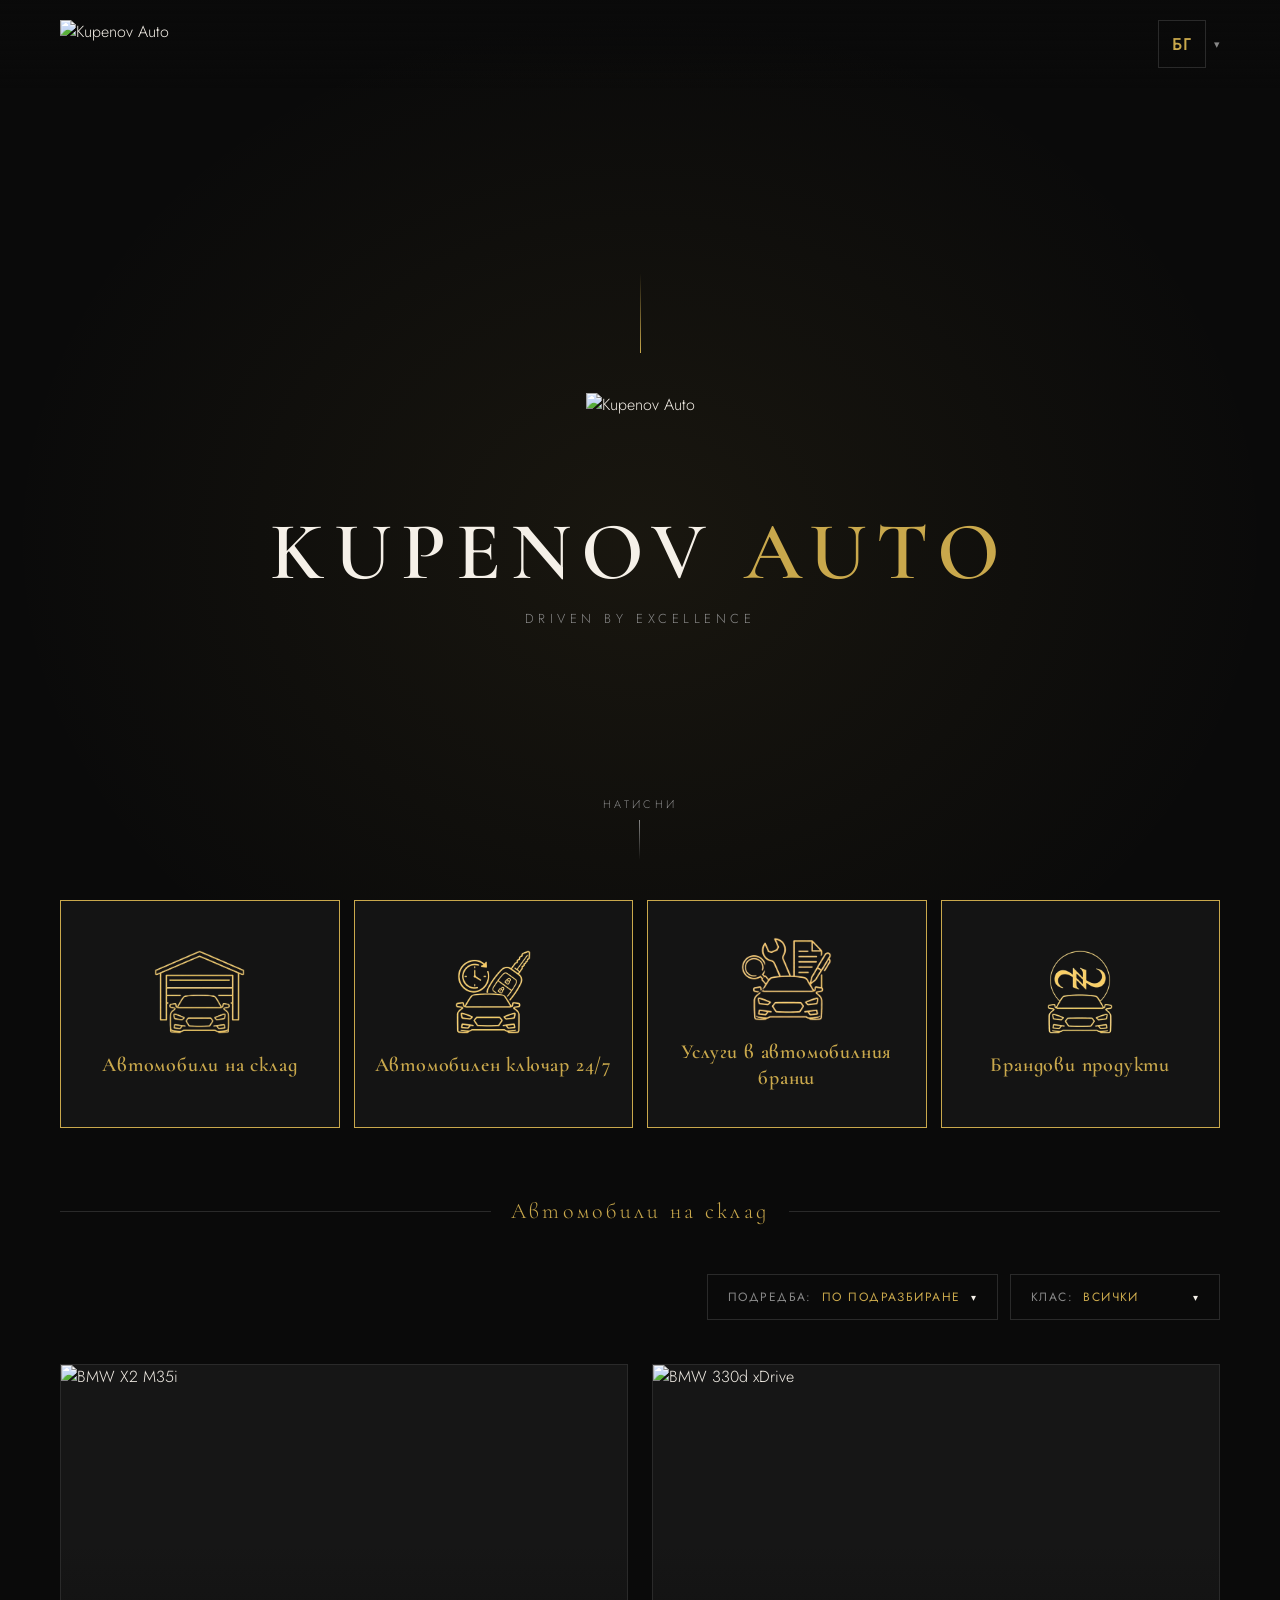
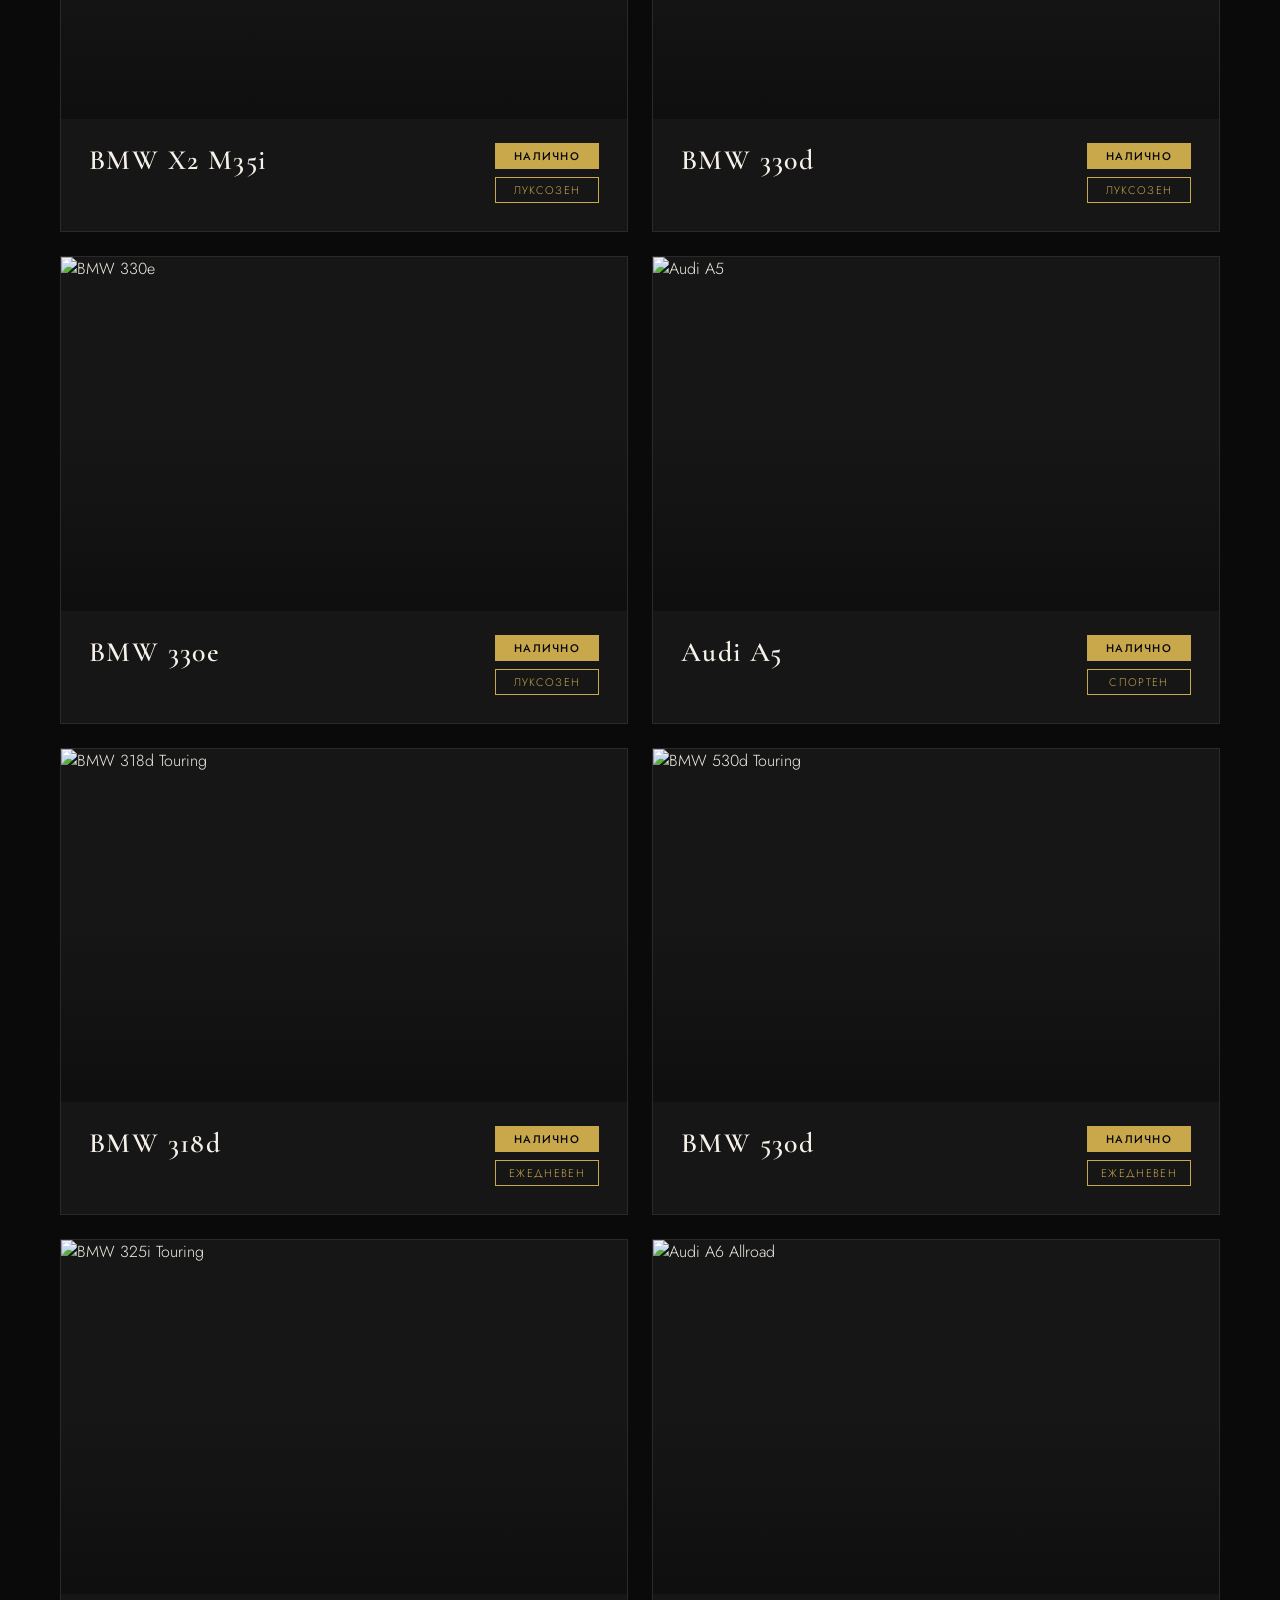
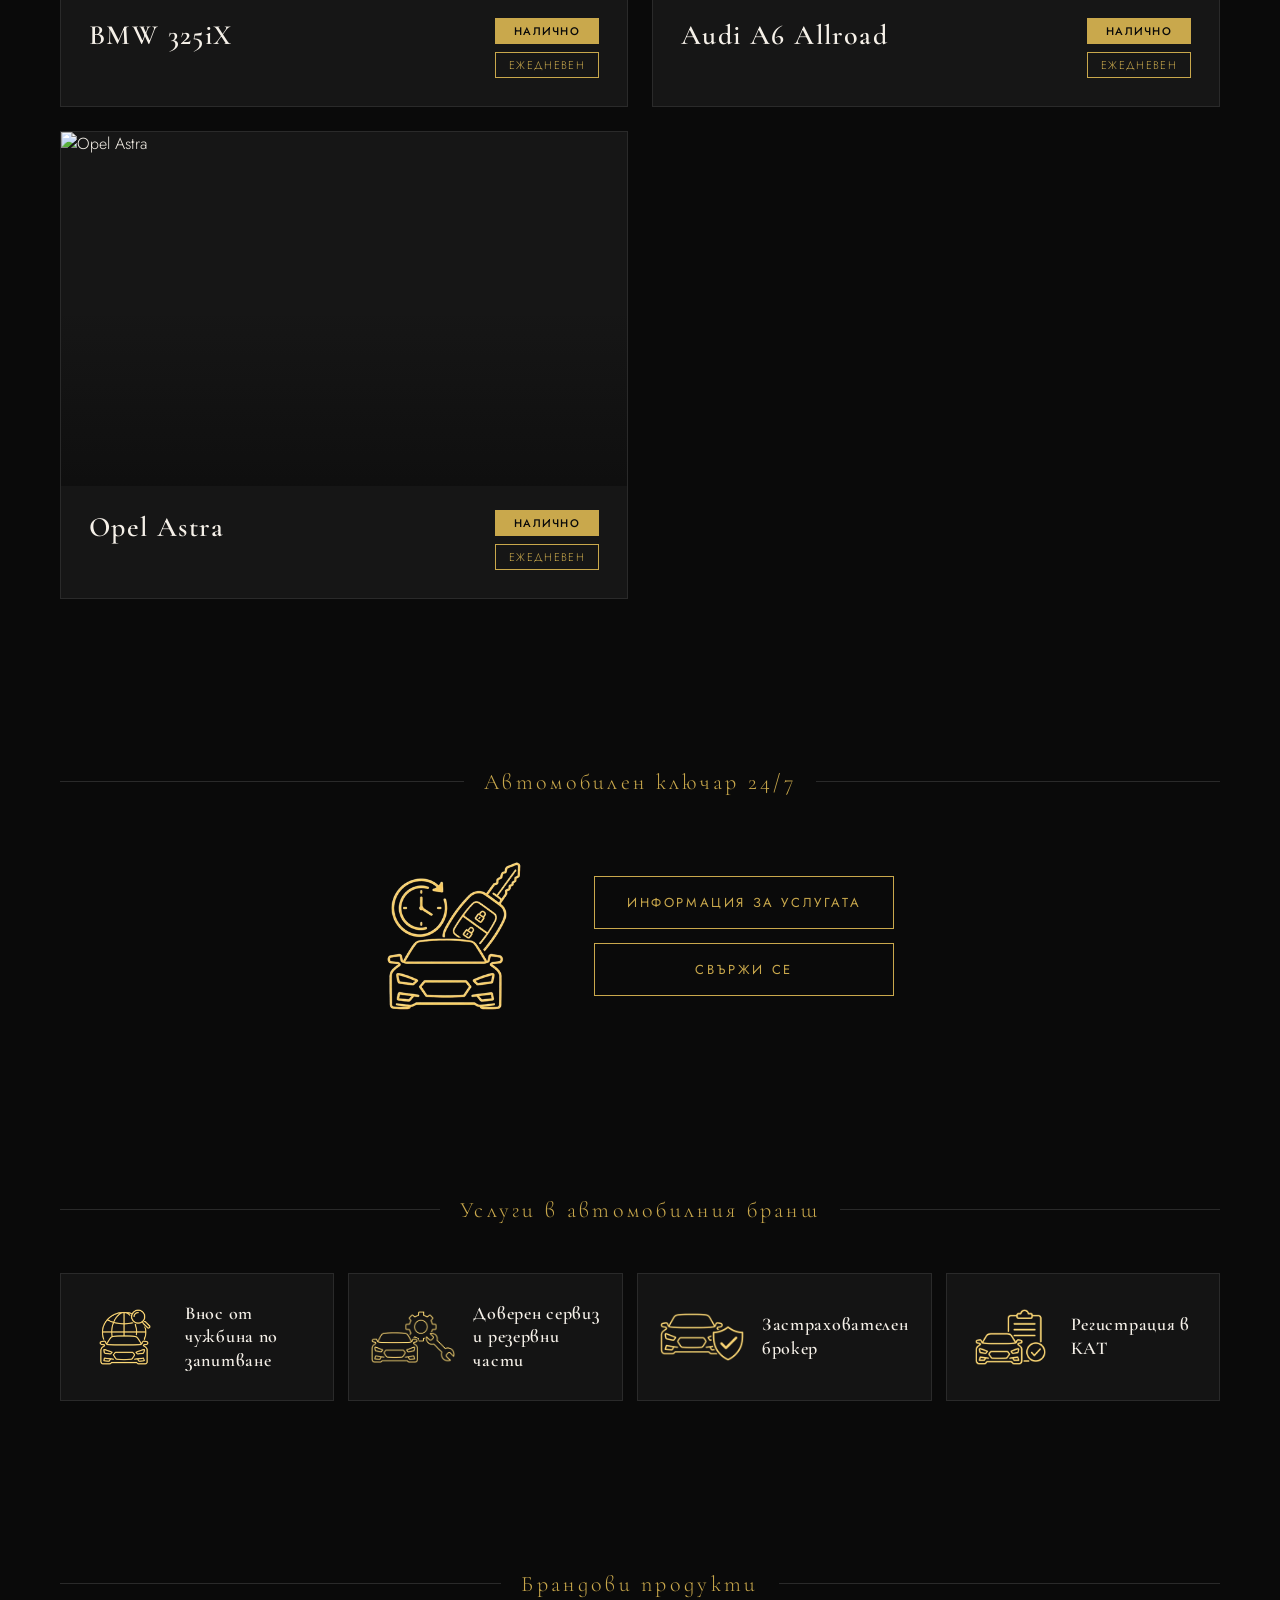
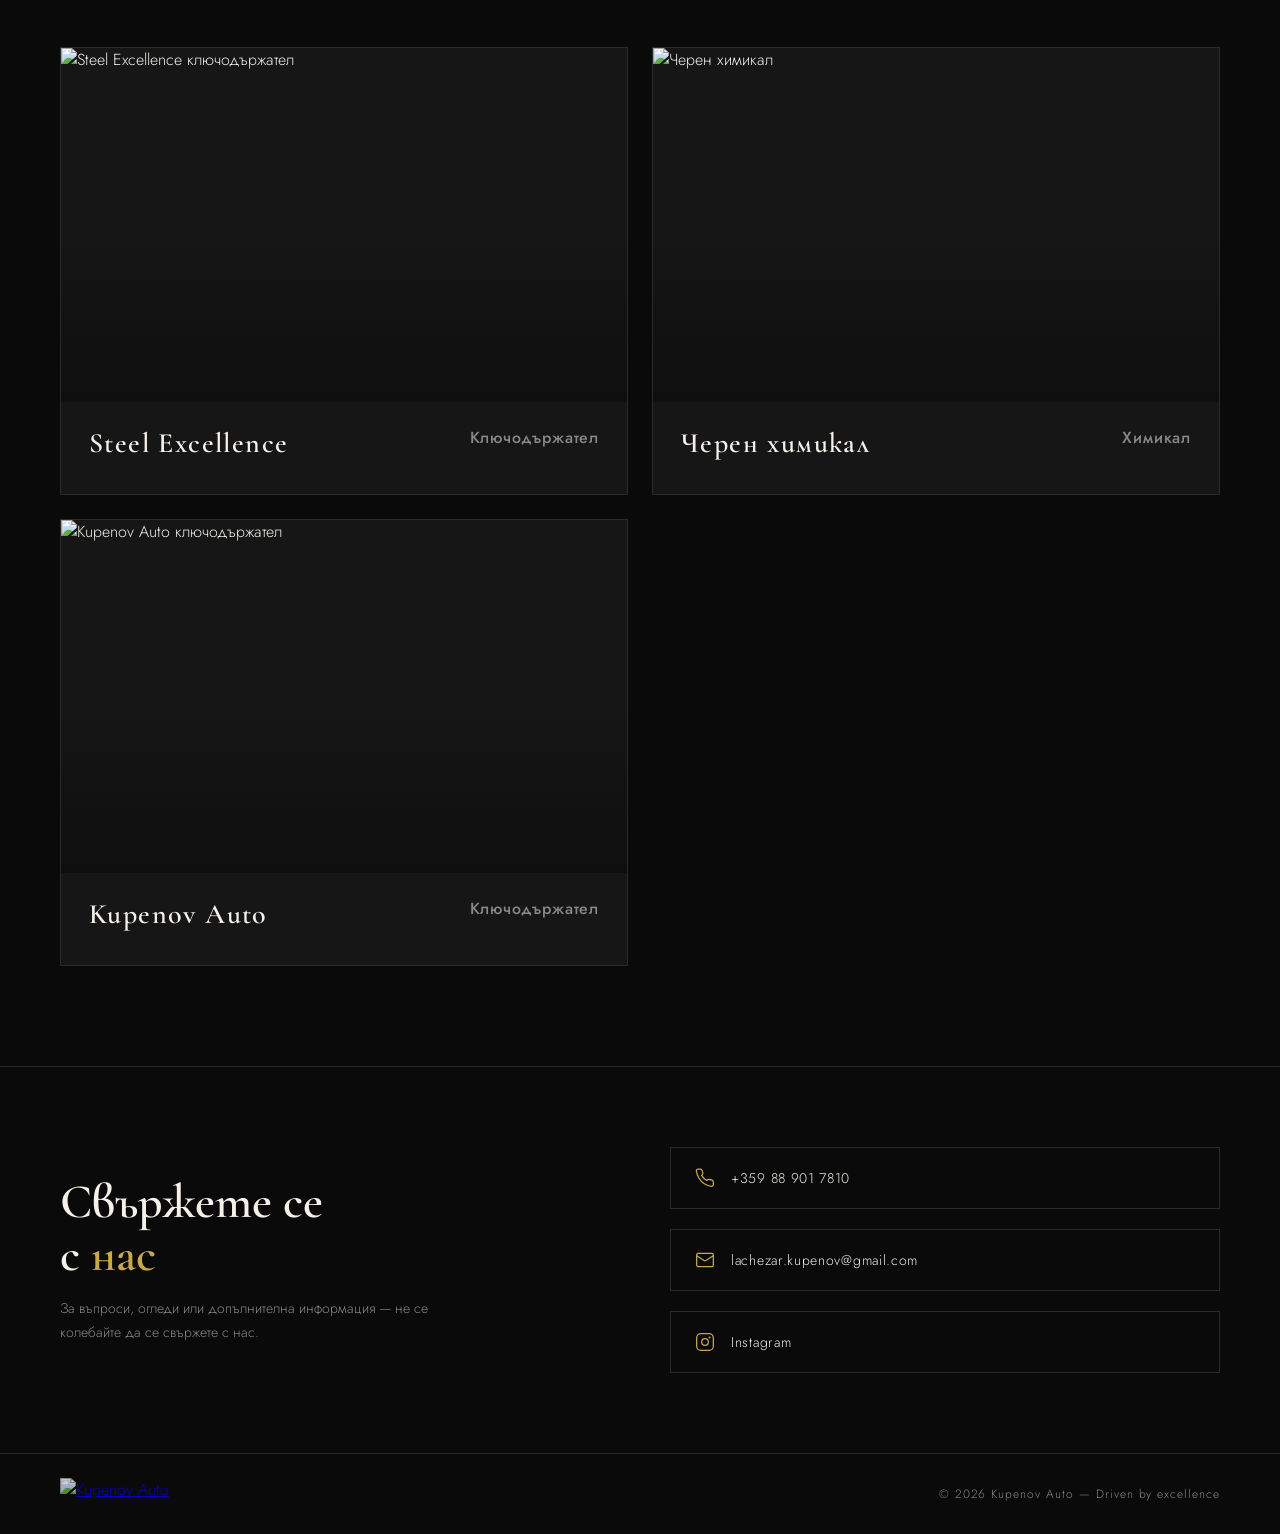
==== commit f170bb3d: "Remove all prices from the site - Car cards and car pages no longer show prices; data-price removed " ====
--- a/index.html
+++ b/index.html
@@ -66,12 +66,10 @@
     <div class="filter-dropdown" id="sortDropdown">
       <button class="filter-dropdown-btn" id="sortBtn" aria-haspopup="true" aria-expanded="false">
         <span class="filter-btn-pre">Подредба:</span>
-        <span id="sortBtnLabel">↓ Низходяща сума</span>
+        <span id="sortBtnLabel">По подразбиране</span>
         <span class="filter-caret" aria-hidden="true">▾</span>
       </button>
       <div class="filter-menu filter-menu--single" id="sortMenu" role="menu">
-        <button class="filter-option" data-sort="asc" role="menuitemradio">↑ Възходяща сума</button>
-        <button class="filter-option active" data-sort="desc" role="menuitemradio">↓ Низходяща сума</button>
         <button class="filter-option" data-sort="year-asc" role="menuitemradio">↑ Възходяща година</button>
         <button class="filter-option" data-sort="year-desc" role="menuitemradio">↓ Низходяща година</button>
       </div>
@@ -95,14 +93,88 @@
   <section class="cars-section">
     <div class="cars-grid">
 
-      <div class="car-card" data-class="everyday" data-price="9000" data-year="200711" onclick="window.location.href='bmw-530d.html'" style="cursor:pointer;">
+      <div class="car-card" data-class="luxury" data-year="202407" onclick="window.location.href='bmw-x2-m35i.html'" style="cursor:pointer;">
+        <div class="car-img-wrap">
+          <img src="images/bmw_x2_m35i/1.jpg" alt="BMW X2 M35i">
+        </div>
+        <div class="car-info">
+          <div class="car-info-main">
+            <h2>BMW X2 M35i</h2>
+          </div>
+          <div class="car-tags">
+            <span class="tag-available">Налично</span>
+            <span class="tag-class">Луксозен</span>
+          </div>
+        </div>
+      </div>
+
+      <div class="car-card" data-class="luxury" data-year="202508" onclick="window.location.href='bmw-330d.html'" style="cursor:pointer;">
+        <div class="car-img-wrap">
+          <img src="images/bmw_330d/1.jpg" alt="BMW 330d xDrive">
+        </div>
+        <div class="car-info">
+          <div class="car-info-main">
+            <h2>BMW 330d</h2>
+          </div>
+          <div class="car-tags">
+            <span class="tag-available">Налично</span>
+            <span class="tag-class">Луксозен</span>
+          </div>
+        </div>
+      </div>
+
+      <div class="car-card" data-class="luxury" data-year="202207" onclick="window.location.href='bmw-330e.html'" style="cursor:pointer;">
+        <div class="car-img-wrap">
+          <img src="images/bmw_330e/1.jpg" alt="BMW 330e">
+        </div>
+        <div class="car-info">
+          <div class="car-info-main">
+            <h2>BMW 330e</h2>
+          </div>
+          <div class="car-tags">
+            <span class="tag-available">Налично</span>
+            <span class="tag-class">Луксозен</span>
+          </div>
+        </div>
+      </div>
+
+      <div class="car-card" data-class="sport" data-year="201801" onclick="window.location.href='audi-a5.html'" style="cursor:pointer;">
+        <div class="car-img-wrap">
+          <img src="images/audi_a5/1.jpg" alt="Audi A5">
+        </div>
+        <div class="car-info">
+          <div class="car-info-main">
+            <h2>Audi A5</h2>
+          </div>
+          <div class="car-tags">
+            <span class="tag-available">Налично</span>
+            <span class="tag-class">Спортен</span>
+          </div>
+        </div>
+      </div>
+
+      <div class="car-card" data-class="everyday" data-year="202402" onclick="window.location.href='bmw-318d.html'" style="cursor:pointer;">
+        <div class="car-img-wrap">
+          <img src="images/bmw_318d/1.jpg" alt="BMW 318d Touring">
+        </div>
+        <div class="car-info">
+          <div class="car-info-main">
+            <h2>BMW 318d</h2>
+          </div>
+          <div class="car-tags">
+            <span class="tag-available">Налично</span>
+            <span class="tag-class">Ежедневен</span>
+          </div>
+        </div>
+      </div>
+
+      <div class="car-card" data-class="everyday" data-year="200711" onclick="window.location.href='bmw-530d.html'" style="cursor:pointer;">
         <div class="car-img-wrap">
           <img src="images/bmw_530d/1.jpg" alt="BMW 530d Touring">
         </div>
         <div class="car-info">
           <div class="car-info-main">
             <h2>BMW 530d</h2>
-            <div class="car-price">9 000 EUR</div>
           </div>
           <div class="car-tags">
             <span class="tag-available">Налично</span>
@@ -111,14 +183,43 @@
         </div>
       </div>
 
-      <div class="car-card" data-class="everyday" data-price="1500" data-year="200212" onclick="window.location.href='opel-astra.html'" style="cursor:pointer;">
+      <div class="car-card" data-class="everyday" data-year="200901" onclick="window.location.href='bmw-325ix.html'" style="cursor:pointer;">
+        <div class="car-img-wrap">
+          <img src="images/bmw_e91/1.jpg" alt="BMW 325i Touring">
+        </div>
+        <div class="car-info">
+          <div class="car-info-main">
+            <h2>BMW 325iX</h2>
+          </div>
+          <div class="car-tags">
+            <span class="tag-available">Налично</span>
+            <span class="tag-class">Ежедневен</span>
+          </div>
+        </div>
+      </div>
+
+      <div class="car-card" data-class="everyday" data-year="200602" onclick="window.location.href='audi-a6.html'" style="cursor:pointer;">
+        <div class="car-img-wrap">
+          <img src="images/audi_a6/1.jpg" alt="Audi A6 Allroad">
+        </div>
+        <div class="car-info">
+          <div class="car-info-main">
+            <h2>Audi A6 Allroad</h2>
+          </div>
+          <div class="car-tags">
+            <span class="tag-available">Налично</span>
+            <span class="tag-class">Ежедневен</span>
+          </div>
+        </div>
+      </div>
+
+      <div class="car-card" data-class="everyday" data-year="200212" onclick="window.location.href='opel-astra.html'" style="cursor:pointer;">
         <div class="car-img-wrap">
           <img src="images/opel_astra/1.jpg" alt="Opel Astra">
         </div>
         <div class="car-info">
           <div class="car-info-main">
             <h2>Opel Astra</h2>
-            <div class="car-price">1 500 EUR</div>
           </div>
           <div class="car-tags">
             <span class="tag-available">Налично</span>
@@ -126,121 +227,6 @@
           </div>
         </div>
       </div>
-
-
-      <div class="car-card" data-class="luxury" data-price="45000" data-year="202508" onclick="window.location.href='bmw-330d.html'" style="cursor:pointer;">
-        <div class="car-img-wrap">
-          <img src="images/bmw_330d/1.jpg" alt="BMW 330d xDrive">
-        </div>
-        <div class="car-info">
-          <div class="car-info-main">
-            <h2>BMW 330d</h2>
-            <div class="car-price">45 000 EUR</div>
-          </div>
-          <div class="car-tags">
-            <span class="tag-available">Налично</span>
-            <span class="tag-class">Луксозен</span>
-          </div>
-        </div>
-      </div>
-
-      <div class="car-card" data-class="luxury" data-price="50000" data-year="202407" onclick="window.location.href='bmw-x2-m35i.html'" style="cursor:pointer;">
-        <div class="car-img-wrap">
-          <img src="images/bmw_x2_m35i/1.jpg" alt="BMW X2 M35i">
-        </div>
-        <div class="car-info">
-          <div class="car-info-main">
-            <h2>BMW X2 M35i</h2>
-            <div class="car-price">50 000 EUR</div>
-          </div>
-          <div class="car-tags">
-            <span class="tag-available">Налично</span>
-            <span class="tag-class">Луксозен</span>
-          </div>
-        </div>
-      </div>
-
-      <div class="car-card" data-class="luxury" data-price="38000" data-year="202207" onclick="window.location.href='bmw-330e.html'" style="cursor:pointer;">
-        <div class="car-img-wrap">
-          <img src="images/bmw_330e/1.jpg" alt="BMW 330e">
-        </div>
-        <div class="car-info">
-          <div class="car-info-main">
-            <h2>BMW 330e</h2>
-            <div class="car-price">38 000 EUR</div>
-          </div>
-          <div class="car-tags">
-            <span class="tag-available">Налично</span>
-            <span class="tag-class">Луксозен</span>
-          </div>
-        </div>
-      </div>
-
-      <div class="car-card" data-class="everyday" data-price="24500" data-year="202402" onclick="window.location.href='bmw-318d.html'" style="cursor:pointer;">
-        <div class="car-img-wrap">
-          <img src="images/bmw_318d/1.jpg" alt="BMW 318d Touring">
-        </div>
-        <div class="car-info">
-          <div class="car-info-main">
-            <h2>BMW 318d</h2>
-            <div class="car-price">24 500 EUR</div>
-          </div>
-          <div class="car-tags">
-            <span class="tag-available">Налично</span>
-            <span class="tag-class">Ежедневен</span>
-          </div>
-        </div>
-      </div>
-
-
-      <div class="car-card" data-class="everyday" data-price="6000" data-year="200901" onclick="window.location.href='bmw-325ix.html'" style="cursor:pointer;">
-        <div class="car-img-wrap">
-          <img src="images/bmw_e91/1.jpg" alt="BMW 325i Touring">
-        </div>
-        <div class="car-info">
-          <div class="car-info-main">
-            <h2>BMW 325iX</h2>
-            <div class="car-price">6 000 EUR</div>
-          </div>
-          <div class="car-tags">
-            <span class="tag-available">Налично</span>
-            <span class="tag-class">Ежедневен</span>
-          </div>
-        </div>
-      </div>
-
-      <div class="car-card" data-class="sport" data-price="25000" data-year="201801" onclick="window.location.href='audi-a5.html'" style="cursor:pointer;">
-        <div class="car-img-wrap">
-          <img src="images/audi_a5/1.jpg" alt="Audi A5">
-        </div>
-        <div class="car-info">
-          <div class="car-info-main">
-            <h2>Audi A5</h2>
-            <div class="car-price">25 000 EUR</div>
-          </div>
-          <div class="car-tags">
-            <span class="tag-available">Налично</span>
-            <span class="tag-class">Спортен</span>
-          </div>
-        </div>
-      </div>
-
-      <div class="car-card" data-class="everyday" data-price="6000" data-year="200602" onclick="window.location.href='audi-a6.html'" style="cursor:pointer;">
-        <div class="car-img-wrap">
-          <img src="images/audi_a6/1.jpg" alt="Audi A6 Allroad">
-        </div>
-        <div class="car-info">
-          <div class="car-info-main">
-            <h2>Audi A6 Allroad</h2>
-            <div class="car-price">6 000 EUR</div>
-          </div>
-          <div class="car-tags">
-            <span class="tag-available">Налично</span>
-            <span class="tag-class">Ежедневен</span>
-          </div>
-        </div>
-      </div>
-
     </div>
   </section>
 
@@ -454,9 +440,7 @@
 
       function applySort(mode) {
         const sorted = [...cards];
-        if (mode === 'desc') sorted.sort((a, b) => b.dataset.price - a.dataset.price);
-        else if (mode === 'asc') sorted.sort((a, b) => a.dataset.price - b.dataset.price);
-        else if (mode === 'year-desc') sorted.sort((a, b) => b.dataset.year - a.dataset.year);
+        if (mode === 'year-desc') sorted.sort((a, b) => b.dataset.year - a.dataset.year);
         else if (mode === 'year-asc') sorted.sort((a, b) => a.dataset.year - b.dataset.year);
         sorted.forEach(c => grid.appendChild(c));
       }
@@ -476,10 +460,9 @@
       document.addEventListener('ka:lang', () => {
         applyFilter();
         const act = document.querySelector('#sortMenu .filter-option.active');
-        if (act) sortLabel.textContent = act.textContent;
+        sortLabel.textContent = act ? act.textContent : window.KA.tr('По подразбиране');
       });
 
-      applySort('desc');
       applyFilter();
     })();
   </script>
